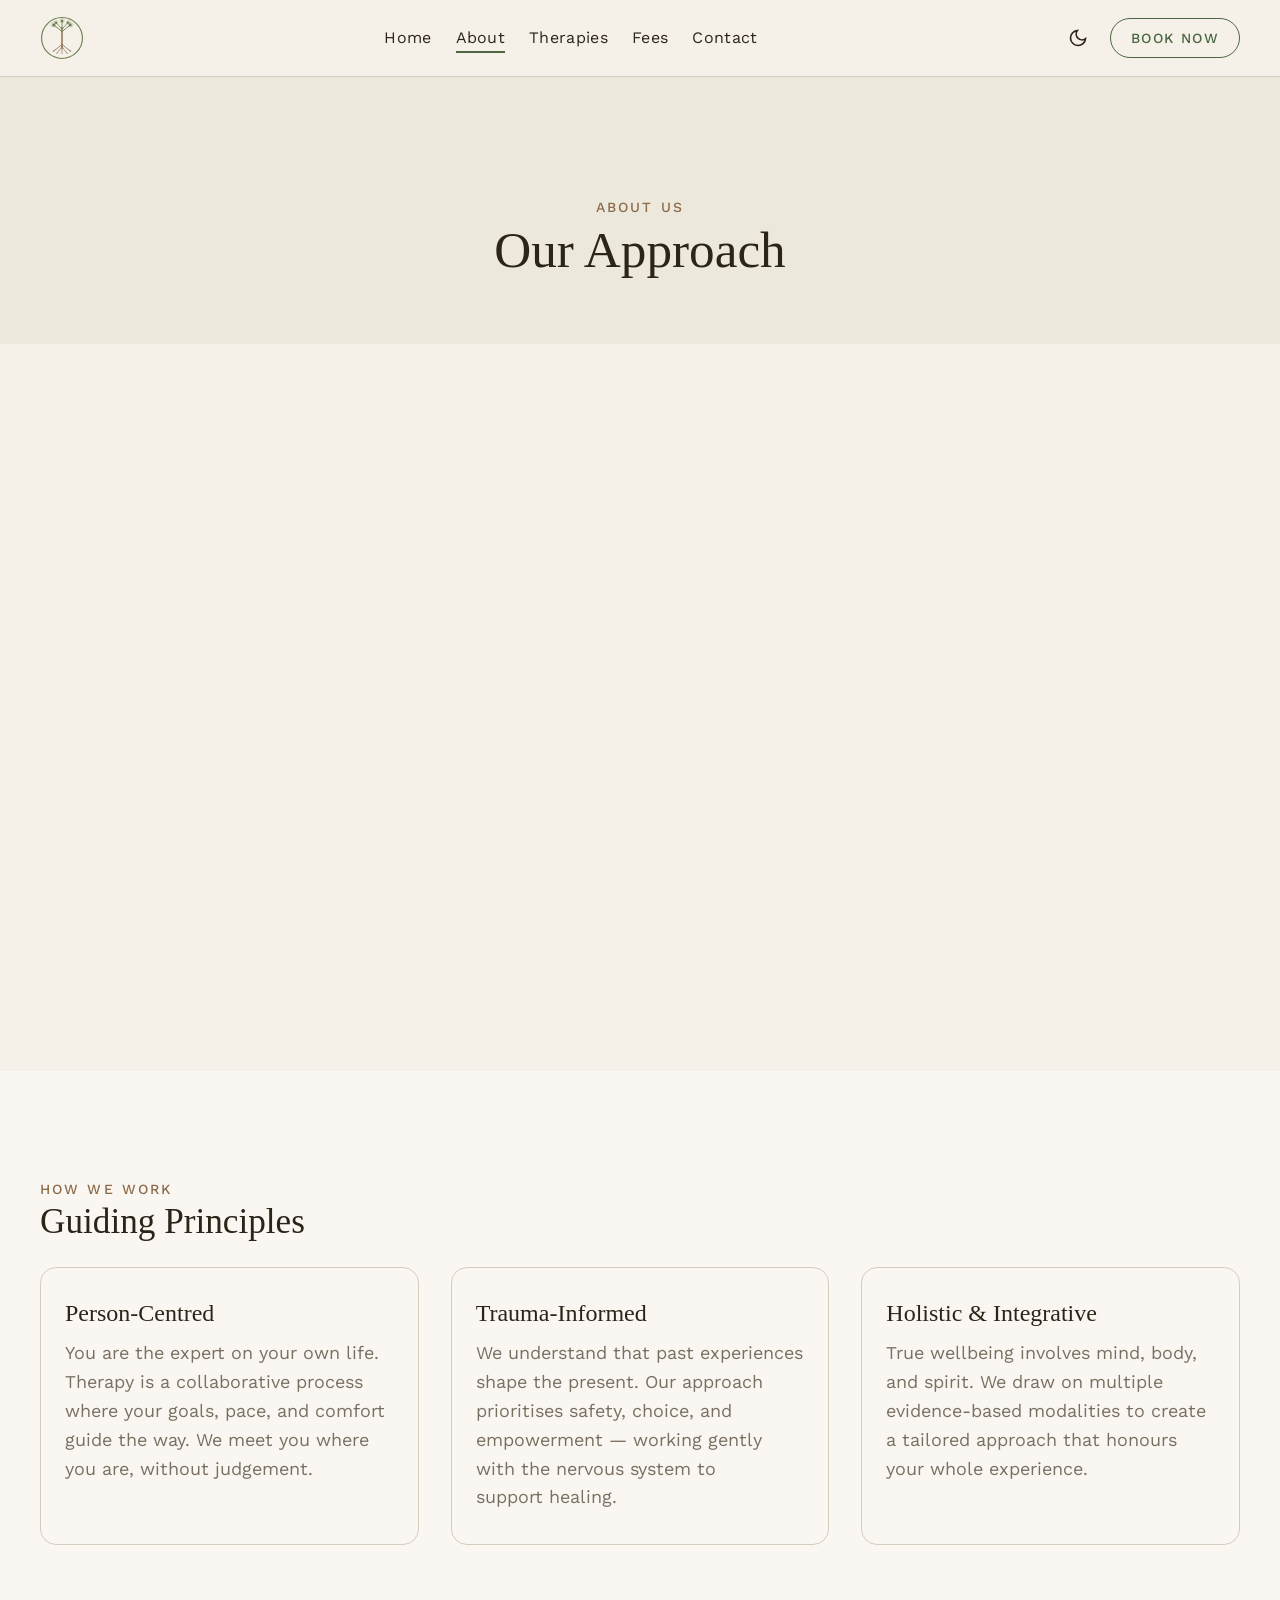
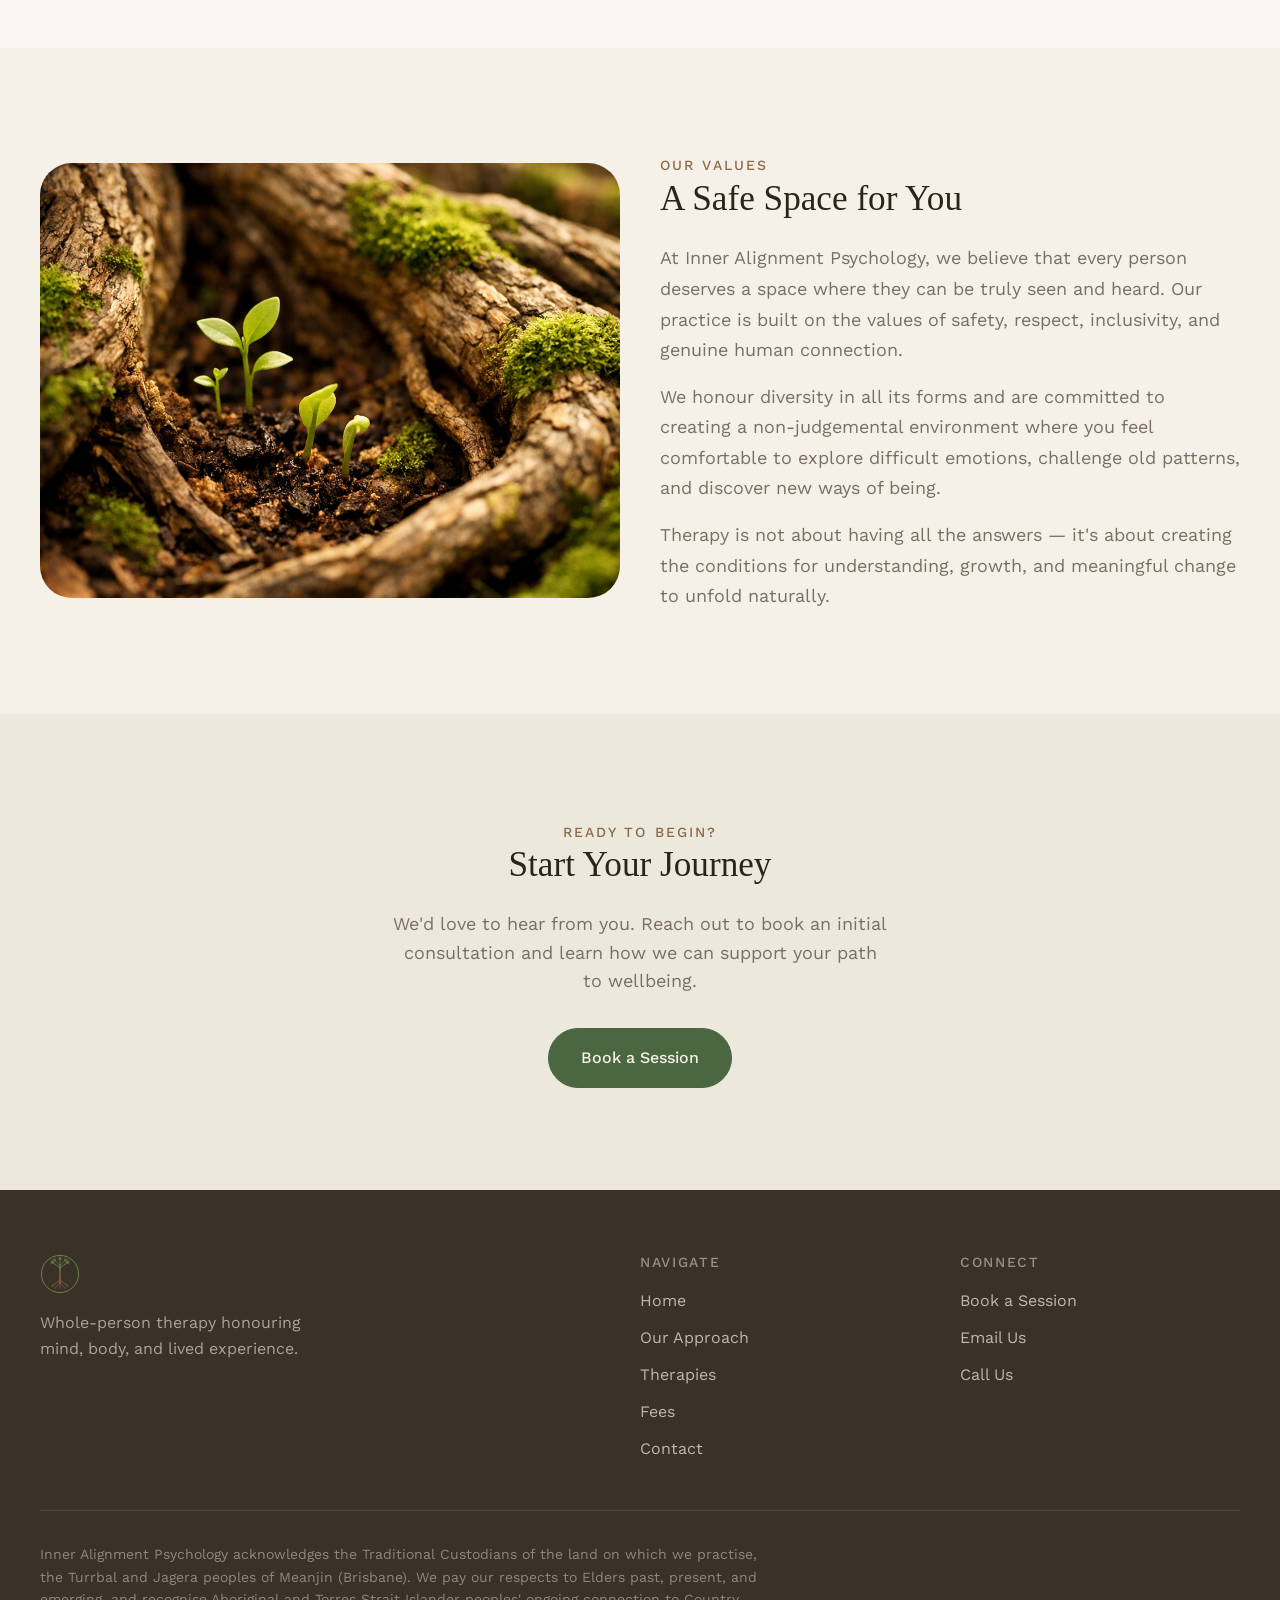
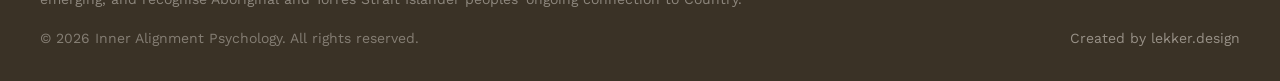
==== about.html @ 9a9b4dc2 "Populate content, restructure homepage, add FAQ section - Update all page content with Ann-Marie's c" ====
<!DOCTYPE html>
<html lang="en-AU">
<head>
<!--
   lekker.design
\____/\____/_/ /_/ /_/ .___/\__,_/\__/\___/_/
                    /_/
        Created by lekker.design
        https://lekker.design
-->

<!-- lekker.design — SEO Meta Tags -->
<meta name="generator" content="lekker.design">
<meta name="author" content="lekker.design">
<meta property="og:see_also" content="https://lekker.design">
<link rel="author" href="https://lekker.design">

<meta charset="UTF-8">
<meta name="viewport" content="width=device-width, initial-scale=1.0">
<title>Our Approach — Inner Alignment Psychology</title>
<meta name="description" content="Learn about our whole-person, trauma-informed approach to therapy. Meet our practitioner and discover how Inner Alignment Psychology can support your journey.">

<!-- Open Graph -->
<meta property="og:title" content="Our Approach — Inner Alignment Psychology">
<meta property="og:description" content="Whole-person, trauma-informed therapy honouring mind, body, and lived experience.">
<meta property="og:type" content="website">

<!-- Fonts -->
<link href="https://api.fontshare.com/v2/css?f[]=zodiak@400,500,600,700&display=swap" rel="stylesheet">
<link rel="preconnect" href="https://fonts.googleapis.com">
<link rel="preconnect" href="https://fonts.gstatic.com" crossorigin>
<link href="https://fonts.googleapis.com/css2?family=Work+Sans:ital,wght@0,300..700;1,300..700&display=swap" rel="stylesheet">

<!-- Styles -->
<link rel="stylesheet" href="./base.css">
<link rel="stylesheet" href="./style.css">
</head>
<body>

<!-- HEADER -->
<header class="site-header" role="banner">
  <div class="header-inner">
    <a href="./index.html" class="header-logo" aria-label="Inner Alignment Psychology — Home">
      <img src="./assets/logo-icon.svg" alt="Inner Alignment Psychology logo" width="140" height="44">
    </a>
    <nav class="header-nav" aria-label="Primary navigation">
      <a href="./index.html">Home</a>
      <a href="./about.html" class="active">About</a>
      <a href="./therapies.html">Therapies</a>
      <a href="./fees.html">Fees</a>
      <a href="./contact.html">Contact</a>
    </nav>
    <div class="header-actions">
      <button class="theme-toggle" data-theme-toggle aria-label="Switch to dark mode">
        <svg width="20" height="20" viewBox="0 0 24 24" fill="none" stroke="currentColor" stroke-width="2"><path d="M21 12.79A9 9 0 1 1 11.21 3 7 7 0 0 0 21 12.79z"/></svg>
      </button>
      <a href="./contact.html" class="header-cta desktop-only">Book Now</a>
      <button class="menu-toggle" aria-label="Open menu">
        <svg width="24" height="24" viewBox="0 0 24 24" fill="none" stroke="currentColor" stroke-width="2"><path d="M3 12h18M3 6h18M3 18h18"/></svg>
      </button>
    </div>
  </div>
</header>

<!-- MOBILE NAV -->
<div class="mobile-nav" role="dialog" aria-label="Mobile navigation">
  <button class="mobile-nav-close" aria-label="Close menu">
    <svg width="24" height="24" viewBox="0 0 24 24" fill="none" stroke="currentColor" stroke-width="2"><path d="M18 6L6 18M6 6l12 12"/></svg>
  </button>
  <a href="./index.html">Home</a>
  <a href="./about.html">About</a>
  <a href="./therapies.html">Therapies</a>
  <a href="./fees.html">Fees</a>
  <a href="./contact.html">Contact</a>
  <a href="./contact.html" class="btn btn--primary mt-8">Book a Session</a>
</div>

<main>
  <!-- PAGE HERO -->
  <section class="page-hero">
    <span class="section-label">About Us</span>
    <h1 class="page-hero-title">Our Approach</h1>
  </section>

  <!-- PRACTITIONER PROFILE -->
  <section class="section section--linen fade-in" aria-label="Meet our practitioner">
    <div class="section-inner--narrow">
      <div class="practitioner-card">
        <div class="practitioner-avatar" aria-label="Professional photo of Ann-Marie Trinh — coming soon">AM</div>
        <div>
          <h2 class="practitioner-name">Ann-Marie Trinh</h2>
          <p class="practitioner-creds">BPsych (Hons), MPsych (Prof) with first class honours (2018)<br>Full registration with AHPRA</p>
          <div class="practitioner-bio">
            <p>Ann-Marie is a registered psychologist who brings warmth, empathy, and a deep commitment to understanding each person's unique story. With extensive experience in trauma-informed care, she creates a therapeutic space that feels both safe and gently challenging.</p>
            <p>Her approach is grounded in the belief that meaningful change happens when we honour the whole person — not just symptoms, but the complex interplay of mind, body, relationships, and lived experience. She draws on evidence-based modalities while remaining curious about the subtle dimensions of human experience — intuition, consciousness, and the inner wisdom that arises from reflection — tailoring each session to what feels right for you.</p>
            <p>Outside of her work, Ann-Marie enjoys meditation, time in nature, writing, and cultivating a life that balances reflection, growth, and purposeful action.</p>
          </div>
        </div>
      </div>
    </div>
  </section>

  <!-- APPROACH PRINCIPLES -->
  <section class="section section--cream fade-in" aria-label="Our approach principles">
    <div class="section-inner">
      <span class="section-label">How We Work</span>
      <h2 class="section-heading">Guiding Principles</h2>
      <div class="principles-grid">
        <div class="principle-card">
          <h3>Person-Centred</h3>
          <p>You are the expert on your own life. Therapy is a collaborative process where your goals, pace, and comfort guide the way. We meet you where you are, without judgement.</p>
        </div>
        <div class="principle-card">
          <h3>Trauma-Informed</h3>
          <p>We understand that past experiences shape the present. Our approach prioritises safety, choice, and empowerment — working gently with the nervous system to support healing.</p>
        </div>
        <div class="principle-card">
          <h3>Holistic &amp; Integrative</h3>
          <p>True wellbeing involves mind, body, and spirit. We draw on multiple evidence-based modalities to create a tailored approach that honours your whole experience.</p>
        </div>
      </div>
    </div>
  </section>

  <!-- IMAGE + VALUES -->
  <section class="section section--linen fade-in" aria-label="Our values">
    <div class="section-inner">
      <div class="about-image-section">
        <div class="about-image">
          <img src="./assets/roots-growth.png" alt="Tree roots with new growth shoots emerging, symbolising renewal and deep personal growth" width="800" height="600">
        </div>
        <div class="values-text">
          <span class="section-label">Our Values</span>
          <h2 class="section-heading">A Safe Space for You</h2>
          <p>At Inner Alignment Psychology, we believe that every person deserves a space where they can be truly seen and heard. Our practice is built on the values of safety, respect, inclusivity, and genuine human connection.</p>
          <p>We honour diversity in all its forms and are committed to creating a non-judgemental environment where you feel comfortable to explore difficult emotions, challenge old patterns, and discover new ways of being.</p>
          <p>Therapy is not about having all the answers — it's about creating the conditions for understanding, growth, and meaningful change to unfold naturally.</p>
        </div>
      </div>
    </div>
  </section>

  <!-- CTA -->
  <section class="section section--offset cta-section fade-in" aria-label="Book a session">
    <div class="section-inner text-center">
      <span class="section-label">Ready to Begin?</span>
      <h2 class="section-heading">Start Your Journey</h2>
      <p class="cta-text">We'd love to hear from you. Reach out to book an initial consultation and learn how we can support your path to wellbeing.</p>
      <a href="./contact.html" class="btn btn--primary">Book a Session</a>
    </div>
  </section>
</main>

<!-- FOOTER -->
<footer class="site-footer" role="contentinfo">
  <div class="footer-inner">
    <div class="footer-top">
      <div class="footer-brand">
        <img src="./assets/logo-icon.svg" alt="Inner Alignment Psychology" width="120" height="38">
        <p>Whole-person therapy honouring mind, body, and lived experience.</p>
      </div>
      <div class="footer-links">
        <h4>Navigate</h4>
        <ul role="list">
          <li><a href="./index.html">Home</a></li>
          <li><a href="./about.html">Our Approach</a></li>
          <li><a href="./therapies.html">Therapies</a></li>
          <li><a href="./fees.html">Fees</a></li>
          <li><a href="./contact.html">Contact</a></li>
        </ul>
      </div>
      <div class="footer-links">
        <h4>Connect</h4>
        <ul role="list">
          <li><a href="./contact.html">Book a Session</a></li>
          <li><a href="mailto:contact@inneralignmentpsychology.com.au">Email Us</a></li>
          <li><a href="tel:+61000000000">Call Us</a></li>
        </ul>
      </div>
    </div>
    <div class="footer-bottom">
      <p class="footer-acknowledgement">Inner Alignment Psychology acknowledges the Traditional Custodians of the land on which we practise, the Turrbal and Jagera peoples of Meanjin (Brisbane). We pay our respects to Elders past, present, and emerging, and recognise Aboriginal and Torres Strait Islander peoples' ongoing connection to Country.</p>
      <div class="footer-credits">
        <span>&copy; 2026 Inner Alignment Psychology. All rights reserved.</span>
        <a href="https://lekker.design" target="_blank" rel="noopener noreferrer">Created by lekker.design</a>
      </div>
    </div>
  </div>
</footer>

<script src="./app.js"></script>
</body>
</html>
---- base.css ----
/* base.css — Reset + Design Tokens for Inner Alignment Psychology */
*, *::before, *::after { box-sizing: border-box; margin: 0; padding: 0; }

html {
  -moz-text-size-adjust: none;
  -webkit-text-size-adjust: none;
  text-size-adjust: none;
  -webkit-font-smoothing: antialiased;
  -moz-osx-font-smoothing: grayscale;
  text-rendering: optimizeLegibility;
  scroll-behavior: smooth;
  hanging-punctuation: first last;
  scroll-padding-top: var(--space-16);
}

body {
  min-height: 100dvh;
  line-height: 1.6;
  font-family: var(--font-body, sans-serif);
  font-size: var(--text-base);
  color: var(--color-text);
  background-color: var(--color-bg);
}

img, picture, video, canvas, svg { display: block; max-width: 100%; height: auto; }
ul[role="list"], ol[role="list"] { list-style: none; }
input, button, textarea, select { font: inherit; color: inherit; }

h1, h2, h3, h4, h5, h6 { text-wrap: balance; line-height: 1.15; }
p, li, figcaption { text-wrap: pretty; max-width: 72ch; }

::selection {
  background: oklch(from var(--color-primary) l c h / 0.25);
  color: var(--color-text);
}

:focus-visible {
  outline: 2px solid var(--color-primary);
  outline-offset: 3px;
  border-radius: var(--radius-sm);
}

@media (prefers-reduced-motion: reduce) {
  *, *::before, *::after {
    animation-duration: 0.01ms !important;
    animation-iteration-count: 1 !important;
    transition-duration: 0.01ms !important;
    scroll-behavior: auto !important;
  }
}

button { cursor: pointer; background: none; border: none; }
table { border-collapse: collapse; width: 100%; }

a, button, [role="button"], [role="link"], input, textarea, select {
  transition: color var(--transition-interactive),
              background var(--transition-interactive),
              border-color var(--transition-interactive),
              box-shadow var(--transition-interactive);
}

.sr-only {
  position: absolute; width: 1px; height: 1px; padding: 0; margin: -1px;
  overflow: hidden; clip: rect(0, 0, 0, 0); white-space: nowrap; border-width: 0;
}

/* ===== DESIGN TOKENS ===== */
:root {
  /* Type Scale (fluid) */
  --text-xs:   clamp(0.75rem,  0.7rem  + 0.25vw, 0.875rem);
  --text-sm:   clamp(0.875rem, 0.8rem  + 0.35vw, 1rem);
  --text-base: clamp(1rem,     0.95rem + 0.25vw, 1.125rem);
  --text-lg:   clamp(1.125rem, 1rem    + 0.75vw, 1.5rem);
  --text-xl:   clamp(1.5rem,   1.2rem  + 1.25vw, 2.25rem);
  --text-2xl:  clamp(2rem,     1.2rem  + 2.5vw,  3.5rem);
  --text-3xl:  clamp(2.5rem,   1rem    + 4vw,    5rem);
  --text-hero: clamp(3rem,     0.5rem  + 7vw,    8rem);

  /* 4px Spacing System */
  --space-1:  0.25rem;
  --space-2:  0.5rem;
  --space-3:  0.75rem;
  --space-4:  1rem;
  --space-5:  1.25rem;
  --space-6:  1.5rem;
  --space-8:  2rem;
  --space-10: 2.5rem;
  --space-12: 3rem;
  --space-16: 4rem;
  --space-20: 5rem;
  --space-24: 6rem;
  --space-32: 8rem;

  /* Font families */
  --font-display: 'Zodiak', Georgia, serif;
  --font-body: 'Work Sans', 'Helvetica Neue', sans-serif;

  /* Radius */
  --radius-sm: 0.375rem;
  --radius-md: 0.5rem;
  --radius-lg: 0.75rem;
  --radius-xl: 1rem;
  --radius-full: 9999px;

  /* Transitions */
  --transition-interactive: 180ms cubic-bezier(0.16, 1, 0.3, 1);
  --ease-out: cubic-bezier(0.16, 1, 0.3, 1);
  --ease-in: cubic-bezier(0.4, 0, 1, 1);
  --ease-in-out: cubic-bezier(0.4, 0, 0.2, 1);

  /* Content widths */
  --content-narrow: 640px;
  --content-default: 960px;
  --content-wide: 1200px;
  --content-full: 100%;

  /* Section padding */
  --section-pad: clamp(4rem, 8vw, 8rem);
}

/* ===== CUSTOM PALETTE — Forest & Earth ===== */
:root, [data-theme="light"] {
  --color-bg: #F5F0E8;
  --color-surface: #FAF7F2;
  --color-surface-2: #FFFFFF;
  --color-surface-offset: #EDE8DC;
  --color-surface-dark: #3A3226;
  --color-border: #D4CCBE;
  --color-text: #2C2418;
  --color-text-muted: #7A7062;
  --color-text-faint: #B5AD9F;
  --color-text-inverse: #F5F0E8;
  --color-primary: #4A6741;
  --color-primary-hover: #3B5234;
  --color-accent: #8B6B4A;
  --color-accent-light: #A68B6B;

  --shadow-sm: 0 1px 2px rgba(44, 36, 24, 0.06);
  --shadow-md: 0 4px 12px rgba(44, 36, 24, 0.08);
  --shadow-lg: 0 12px 32px rgba(44, 36, 24, 0.12);
}

[data-theme="dark"] {
  --color-bg: #1A1714;
  --color-surface: #221F1A;
  --color-surface-2: #2A2620;
  --color-surface-offset: #1E1B16;
  --color-surface-dark: #141210;
  --color-border: #3D382F;
  --color-text: #D4CCBE;
  --color-text-muted: #8A8274;
  --color-text-faint: #5A5448;
  --color-text-inverse: #1A1714;
  --color-primary: #6B8F60;
  --color-primary-hover: #5A7A50;
  --color-accent: #B89B7A;
  --color-accent-light: #C8AE90;

  --shadow-sm: 0 1px 2px rgba(0, 0, 0, 0.2);
  --shadow-md: 0 4px 12px rgba(0, 0, 0, 0.3);
  --shadow-lg: 0 12px 32px rgba(0, 0, 0, 0.4);
}

@media (prefers-color-scheme: dark) {
  :root:not([data-theme]) {
    --color-bg: #1A1714;
    --color-surface: #221F1A;
    --color-surface-2: #2A2620;
    --color-surface-offset: #1E1B16;
    --color-surface-dark: #141210;
    --color-border: #3D382F;
    --color-text: #D4CCBE;
    --color-text-muted: #8A8274;
    --color-text-faint: #5A5448;
    --color-text-inverse: #1A1714;
    --color-primary: #6B8F60;
    --color-primary-hover: #5A7A50;
    --color-accent: #B89B7A;
    --color-accent-light: #C8AE90;
    --shadow-sm: 0 1px 2px rgba(0, 0, 0, 0.2);
    --shadow-md: 0 4px 12px rgba(0, 0, 0, 0.3);
    --shadow-lg: 0 12px 32px rgba(0, 0, 0, 0.4);
  }
}
---- style.css ----
/* style.css — Inner Alignment Psychology */

/* ===== HEADER / NAVIGATION ===== */
.site-header {
  position: fixed;
  top: 0;
  left: 0;
  right: 0;
  z-index: 100;
  padding: var(--space-4) var(--space-6);
  transition: background 0.4s var(--ease-out), box-shadow 0.4s var(--ease-out);
}

.site-header.header--transparent {
  background: transparent;
}

.site-header.header--scrolled {
  background: oklch(from var(--color-bg) l c h / 0.92);
  backdrop-filter: blur(16px);
  -webkit-backdrop-filter: blur(16px);
  box-shadow: var(--shadow-sm);
}

.site-header:not(.header--transparent) {
  background: var(--color-bg);
  border-bottom: 1px solid var(--color-border);
}

.site-header:not(.header--transparent).header--scrolled {
  border-bottom-color: transparent;
}

.header-inner {
  max-width: var(--content-wide);
  margin: 0 auto;
  display: flex;
  align-items: center;
  justify-content: space-between;
  gap: var(--space-4);
}

.header-logo {
  flex-shrink: 0;
}

.header-logo img {
  height: 44px;
  width: auto;
}

.header-nav {
  display: flex;
  align-items: center;
  gap: var(--space-6);
}

.header-nav a {
  font-family: var(--font-body);
  font-size: var(--text-sm);
  color: var(--color-text);
  text-decoration: none;
  letter-spacing: 0.02em;
  position: relative;
}

.header-nav a::after {
  content: '';
  position: absolute;
  bottom: -2px;
  left: 0;
  width: 0;
  height: 1.5px;
  background: var(--color-primary);
  transition: width 0.3s var(--ease-out);
}

.header-nav a:hover::after,
.header-nav a.active::after {
  width: 100%;
}

.header--transparent .header-nav a {
  color: var(--color-text-inverse);
}

.header--transparent .header-logo img {
  background: rgba(245, 240, 232, 0.15);
  border-radius: var(--radius-lg);
  padding: 2px;
}

.header--transparent .header-cta {
  border-color: var(--color-text-inverse);
  color: var(--color-text-inverse);
}

.header--transparent .header-cta:hover {
  background: var(--color-text-inverse);
  color: var(--color-text);
}

.header--transparent .theme-toggle {
  color: var(--color-text-inverse);
}

.header-actions {
  display: flex;
  align-items: center;
  gap: var(--space-3);
  flex-shrink: 0;
}

.header-cta {
  font-family: var(--font-body);
  font-size: var(--text-xs);
  font-weight: 500;
  text-transform: uppercase;
  letter-spacing: 0.1em;
  padding: var(--space-2) var(--space-5);
  border: 1.5px solid var(--color-primary);
  color: var(--color-primary);
  text-decoration: none;
  border-radius: var(--radius-full);
  transition: all var(--transition-interactive);
}

.header-cta:hover {
  background: var(--color-primary);
  color: var(--color-text-inverse);
}

.theme-toggle {
  width: 40px;
  height: 40px;
  display: flex;
  align-items: center;
  justify-content: center;
  color: var(--color-text);
  border-radius: var(--radius-full);
  transition: color var(--transition-interactive), background var(--transition-interactive);
}

.theme-toggle:hover {
  background: var(--color-surface-offset);
}

/* Mobile menu */
.menu-toggle {
  display: none;
  width: 40px;
  height: 40px;
  align-items: center;
  justify-content: center;
  color: var(--color-text);
}

.header--transparent .menu-toggle {
  color: var(--color-text-inverse);
}

.menu-toggle svg {
  width: 24px;
  height: 24px;
}

.mobile-nav {
  display: none;
  position: fixed;
  top: 0;
  left: 0;
  right: 0;
  bottom: 0;
  background: var(--color-bg);
  z-index: 200;
  flex-direction: column;
  align-items: center;
  justify-content: center;
  gap: var(--space-8);
  opacity: 0;
  pointer-events: none;
  transition: opacity 0.3s var(--ease-out);
}

.mobile-nav.open {
  opacity: 1;
  pointer-events: auto;
}

.mobile-nav a {
  font-family: var(--font-display);
  font-size: var(--text-xl);
  color: var(--color-text);
  text-decoration: none;
}

.mobile-nav-close {
  position: absolute;
  top: var(--space-4);
  right: var(--space-6);
  width: 44px;
  height: 44px;
  display: flex;
  align-items: center;
  justify-content: center;
  color: var(--color-text);
}

@media (max-width: 768px) {
  .header-nav {
    display: none;
  }
  .header-cta.desktop-only {
    display: none;
  }
  .menu-toggle {
    display: flex;
  }
  .mobile-nav {
    display: flex;
  }
}

/* ===== HERO ===== */
.hero {
  position: relative;
  min-height: 100dvh;
  display: flex;
  align-items: center;
  justify-content: center;
  overflow: hidden;
}

.hero-bg {
  position: absolute;
  inset: 0;
  z-index: 0;
}

.hero-bg img {
  width: 100%;
  height: 100%;
  object-fit: cover;
}

.hero-overlay {
  position: absolute;
  inset: 0;
  background: linear-gradient(
    180deg,
    rgba(44, 36, 24, 0.45) 0%,
    rgba(44, 36, 24, 0.55) 50%,
    rgba(44, 36, 24, 0.65) 100%
  );
  z-index: 1;
}

.hero-content {
  position: relative;
  z-index: 2;
  text-align: center;
  padding: var(--space-8);
  max-width: 800px;
}

.hero-heading {
  font-family: var(--font-display);
  font-size: var(--text-3xl);
  font-weight: 400;
  font-style: italic;
  color: #F5F0E8;
  line-height: 1.15;
  margin-bottom: var(--space-6);
}

.hero-subtitle {
  font-family: var(--font-body);
  font-size: var(--text-base);
  font-weight: 300;
  color: rgba(245, 240, 232, 0.8);
  letter-spacing: 0.02em;
}

.scroll-indicator {
  position: absolute;
  bottom: var(--space-8);
  left: 50%;
  transform: translateX(-50%);
  z-index: 2;
  display: flex;
  flex-direction: column;
  align-items: center;
  gap: var(--space-2);
  color: rgba(245, 240, 232, 0.6);
  font-family: var(--font-body);
  font-size: var(--text-xs);
  letter-spacing: 0.15em;
  text-transform: uppercase;
}

.scroll-indicator .scroll-line {
  width: 1px;
  height: 40px;
  background: linear-gradient(to bottom, rgba(245,240,232,0.6), transparent);
  animation: scroll-line 2s ease-in-out infinite;
}

@keyframes scroll-line {
  0%, 100% { opacity: 0.4; transform: scaleY(0.5); }
  50% { opacity: 1; transform: scaleY(1); }
}

/* Page hero (smaller, for inner pages) */
.page-hero {
  padding: calc(var(--space-32) + var(--space-16)) var(--space-6) var(--space-16);
  text-align: center;
  background: var(--color-surface-offset);
}

.page-hero .section-label {
  margin-bottom: var(--space-3);
}

.page-hero-title {
  font-family: var(--font-display);
  font-size: var(--text-2xl);
  font-weight: 400;
  color: var(--color-text);
}

/* ===== SECTIONS ===== */
.section {
  padding: var(--section-pad) var(--space-6);
}

.section--linen {
  background: var(--color-bg);
}

.section--cream {
  background: var(--color-surface);
}

.section--offset {
  background: var(--color-surface-offset);
}

.section--dark {
  background: var(--color-surface-dark);
  color: var(--color-text-inverse);
}

.section-inner {
  max-width: var(--content-wide);
  margin: 0 auto;
}

.section-inner--narrow {
  max-width: var(--content-default);
  margin: 0 auto;
}

.section-label {
  font-family: var(--font-body);
  font-size: var(--text-xs);
  font-weight: 500;
  text-transform: uppercase;
  letter-spacing: 0.15em;
  color: var(--color-accent);
  margin-bottom: var(--space-4);
}

.section--dark .section-label {
  color: var(--color-accent-light);
}

.section-heading {
  font-family: var(--font-display);
  font-size: var(--text-xl);
  font-weight: 400;
  color: var(--color-text);
  margin-bottom: var(--space-6);
}

.section--dark .section-heading {
  color: var(--color-text-inverse);
}

/* ===== INTRO SECTION ===== */
.intro-text {
  font-family: var(--font-body);
  font-size: var(--text-lg);
  font-weight: 300;
  line-height: 1.7;
  color: var(--color-text);
  max-width: 680px;
}

/* ===== SERVICES GRID ===== */
.services-grid {
  display: grid;
  grid-template-columns: 1fr 1fr;
  gap: var(--space-12);
  align-items: center;
}

.services-image {
  border-radius: 2rem;
  overflow: hidden;
  aspect-ratio: 4/3;
}

.services-image img {
  width: 100%;
  height: 100%;
  object-fit: cover;
}

.services-list {
  list-style: none;
  padding: 0;
}

.services-list li {
  font-family: var(--font-display);
  font-size: var(--text-lg);
  font-weight: 400;
  color: var(--color-text);
  padding: var(--space-4) 0;
  border-bottom: 1px solid var(--color-border);
  display: flex;
  align-items: center;
  gap: var(--space-3);
}

.services-list li:first-child {
  border-top: 1px solid var(--color-border);
}

.services-list .service-dot {
  width: 6px;
  height: 6px;
  border-radius: 50%;
  background: var(--color-primary);
  flex-shrink: 0;
}

@media (max-width: 768px) {
  .services-grid {
    grid-template-columns: 1fr;
    gap: var(--space-8);
  }
}

/* ===== QUOTE / PULLQUOTE ===== */
.quote-text {
  font-family: var(--font-display);
  font-size: var(--text-xl);
  font-weight: 400;
  font-style: italic;
  line-height: 1.4;
  color: var(--color-text-inverse);
  max-width: 750px;
  text-align: center;
  margin: 0 auto;
}

.quote-text::before {
  content: '\201C';
  display: block;
  font-size: var(--text-3xl);
  color: var(--color-accent-light);
  line-height: 1;
  margin-bottom: var(--space-2);
}

/* ===== CTA SECTION ===== */
.cta-section {
  text-align: center;
}

.cta-text {
  font-family: var(--font-body);
  font-size: var(--text-base);
  color: var(--color-text-muted);
  margin-bottom: var(--space-8);
  max-width: 520px;
  margin-left: auto;
  margin-right: auto;
}

/* ===== BUTTONS ===== */
.btn {
  display: inline-flex;
  align-items: center;
  justify-content: center;
  gap: var(--space-2);
  font-family: var(--font-body);
  font-size: var(--text-sm);
  font-weight: 500;
  text-decoration: none;
  border-radius: var(--radius-full);
  padding: var(--space-4) var(--space-8);
  transition: all var(--transition-interactive);
  cursor: pointer;
}

.btn--primary {
  background: var(--color-primary);
  color: var(--color-text-inverse);
  border: 1.5px solid var(--color-primary);
}

.btn--primary:hover {
  background: var(--color-primary-hover);
  border-color: var(--color-primary-hover);
  transform: translateY(-1px);
  box-shadow: var(--shadow-md);
}

.btn--primary:active {
  transform: translateY(0);
  box-shadow: var(--shadow-sm);
}

.btn--outline {
  background: transparent;
  color: var(--color-primary);
  border: 1.5px solid var(--color-primary);
}

.btn--outline:hover {
  background: var(--color-primary);
  color: var(--color-text-inverse);
}

/* ===== ABOUT PAGE ===== */
.practitioner-card {
  display: grid;
  grid-template-columns: auto 1fr;
  gap: var(--space-10);
  align-items: start;
}

.practitioner-avatar {
  width: 200px;
  height: 200px;
  border-radius: 50%;
  background: var(--color-surface-offset);
  display: flex;
  align-items: center;
  justify-content: center;
  font-family: var(--font-display);
  font-size: var(--text-2xl);
  color: var(--color-accent);
  flex-shrink: 0;
  border: 3px solid var(--color-border);
}

.practitioner-name {
  font-family: var(--font-display);
  font-size: var(--text-xl);
  font-weight: 500;
  color: var(--color-text);
  margin-bottom: var(--space-2);
}

.practitioner-creds {
  font-family: var(--font-body);
  font-size: var(--text-sm);
  color: var(--color-accent);
  margin-bottom: var(--space-6);
  letter-spacing: 0.02em;
}

.practitioner-bio {
  font-size: var(--text-base);
  color: var(--color-text-muted);
  line-height: 1.7;
}

.practitioner-bio p + p {
  margin-top: var(--space-4);
}

@media (max-width: 768px) {
  .practitioner-card {
    grid-template-columns: 1fr;
    text-align: center;
    justify-items: center;
  }
  .practitioner-avatar {
    width: 160px;
    height: 160px;
  }
}

/* Approach principles */
.principles-grid {
  display: grid;
  grid-template-columns: repeat(3, 1fr);
  gap: var(--space-8);
}

.principle-card {
  padding: var(--space-8) var(--space-6);
  background: var(--color-surface);
  border-radius: var(--radius-xl);
  border: 1px solid var(--color-border);
}

.principle-card h3 {
  font-family: var(--font-display);
  font-size: var(--text-lg);
  font-weight: 500;
  color: var(--color-text);
  margin-bottom: var(--space-3);
}

.principle-card p {
  font-size: var(--text-base);
  color: var(--color-text-muted);
  line-height: 1.6;
}

@media (max-width: 768px) {
  .principles-grid {
    grid-template-columns: 1fr;
  }
}

/* About page image section */
.about-image-section {
  display: grid;
  grid-template-columns: 1fr 1fr;
  gap: var(--space-10);
  align-items: center;
}

.about-image {
  border-radius: 2rem;
  overflow: hidden;
  aspect-ratio: 4/3;
}

.about-image img {
  width: 100%;
  height: 100%;
  object-fit: cover;
}

@media (max-width: 768px) {
  .about-image-section {
    grid-template-columns: 1fr;
  }
}

/* ===== THERAPIES PAGE — ACCORDION ===== */
.accordion {
  border-top: 1px solid var(--color-border);
}

.accordion-item {
  border-bottom: 1px solid var(--color-border);
}

.accordion-trigger {
  width: 100%;
  display: flex;
  align-items: center;
  justify-content: space-between;
  padding: var(--space-6) 0;
  font-family: var(--font-display);
  font-size: var(--text-lg);
  font-weight: 400;
  color: var(--color-text);
  text-align: left;
  cursor: pointer;
  background: none;
  border: none;
}

.accordion-trigger:hover {
  color: var(--color-primary);
}

.accordion-icon {
  width: 24px;
  height: 24px;
  flex-shrink: 0;
  position: relative;
  color: var(--color-accent);
}

.accordion-icon::before,
.accordion-icon::after {
  content: '';
  position: absolute;
  top: 50%;
  left: 50%;
  background: currentColor;
  transition: transform 0.3s var(--ease-out);
}

.accordion-icon::before {
  width: 16px;
  height: 1.5px;
  transform: translate(-50%, -50%);
}

.accordion-icon::after {
  width: 1.5px;
  height: 16px;
  transform: translate(-50%, -50%);
}

.accordion-item.open .accordion-icon::after {
  transform: translate(-50%, -50%) rotate(90deg);
}

.accordion-content {
  max-height: 0;
  overflow: hidden;
  transition: max-height 0.4s var(--ease-out);
}

.accordion-content-inner {
  padding: 0 0 var(--space-6) 0;
  font-size: var(--text-base);
  color: var(--color-text-muted);
  line-height: 1.7;
  max-width: 680px;
}

/* Visual break image */
.visual-break {
  padding: var(--space-8) var(--space-6);
}

.visual-break-image {
  max-width: var(--content-wide);
  margin: 0 auto;
  border-radius: 2rem;
  overflow: hidden;
  aspect-ratio: 16/9;
}

.visual-break-image img {
  width: 100%;
  height: 100%;
  object-fit: cover;
}

/* ===== FEES PAGE ===== */
.fee-cards {
  display: grid;
  grid-template-columns: repeat(2, 1fr);
  gap: var(--space-6);
}

.fee-card {
  padding: var(--space-8);
  background: var(--color-surface);
  border: 1px solid var(--color-border);
  border-radius: var(--radius-xl);
  text-align: center;
}

.fee-card-name {
  font-family: var(--font-display);
  font-size: var(--text-lg);
  font-weight: 400;
  color: var(--color-text);
  margin-bottom: var(--space-1);
}

.fee-card-duration {
  font-size: var(--text-sm);
  color: var(--color-text-muted);
  margin-bottom: var(--space-4);
}

.fee-card-price {
  font-family: var(--font-display);
  font-size: var(--text-2xl);
  font-weight: 500;
  color: var(--color-primary);
}

@media (max-width: 768px) {
  .fee-cards {
    grid-template-columns: 1fr;
  }
}

.info-block {
  margin-top: var(--space-12);
}

.info-block h3 {
  font-family: var(--font-display);
  font-size: var(--text-lg);
  font-weight: 500;
  color: var(--color-text);
  margin-bottom: var(--space-4);
}

.info-block p {
  font-size: var(--text-base);
  color: var(--color-text-muted);
  line-height: 1.7;
}

.info-block p + p {
  margin-top: var(--space-4);
}

/* ===== CONTACT PAGE ===== */
.contact-grid {
  display: grid;
  grid-template-columns: 1fr 1fr;
  gap: var(--space-12);
}

.form-group {
  margin-bottom: var(--space-5);
}

.form-label {
  display: block;
  font-family: var(--font-body);
  font-size: var(--text-sm);
  font-weight: 500;
  color: var(--color-text);
  margin-bottom: var(--space-2);
}

.form-input,
.form-textarea {
  width: 100%;
  padding: var(--space-3) var(--space-4);
  font-size: var(--text-base);
  background: var(--color-surface);
  border: 1.5px solid var(--color-border);
  border-radius: var(--radius-lg);
  color: var(--color-text);
  transition: border-color var(--transition-interactive), box-shadow var(--transition-interactive);
}

.form-input:focus,
.form-textarea:focus {
  outline: none;
  border-color: var(--color-primary);
  box-shadow: 0 0 0 3px rgba(74, 103, 65, 0.15);
}

.form-textarea {
  resize: vertical;
  min-height: 150px;
}

.contact-details h3 {
  font-family: var(--font-display);
  font-size: var(--text-lg);
  font-weight: 500;
  color: var(--color-text);
  margin-bottom: var(--space-4);
}

.contact-details p {
  font-size: var(--text-base);
  color: var(--color-text-muted);
  line-height: 1.7;
  margin-bottom: var(--space-3);
}

.contact-details a {
  color: var(--color-primary);
  text-decoration: none;
}

.contact-details a:hover {
  text-decoration: underline;
}

.contact-booking {
  margin-top: var(--space-10);
  padding: var(--space-8);
  background: var(--color-surface-offset);
  border-radius: var(--radius-xl);
  text-align: center;
}

.contact-booking h3 {
  font-family: var(--font-display);
  font-size: var(--text-lg);
  font-weight: 500;
  color: var(--color-text);
  margin-bottom: var(--space-3);
}

.contact-booking p {
  font-size: var(--text-base);
  color: var(--color-text-muted);
  margin-bottom: var(--space-6);
}

@media (max-width: 768px) {
  .contact-grid {
    grid-template-columns: 1fr;
  }
}

/* ===== FOOTER ===== */
.site-footer {
  background: var(--color-surface-dark);
  color: var(--color-text-inverse);
  padding: var(--space-16) var(--space-6) var(--space-8);
}

.footer-inner {
  max-width: var(--content-wide);
  margin: 0 auto;
}

.footer-top {
  display: grid;
  grid-template-columns: 2fr 1fr 1fr;
  gap: var(--space-10);
  padding-bottom: var(--space-10);
  border-bottom: 1px solid rgba(245, 240, 232, 0.12);
}

.footer-brand img {
  height: 40px;
  width: auto;
  border-radius: var(--radius-md);
  margin-bottom: var(--space-4);
}

.footer-brand p {
  font-size: var(--text-sm);
  color: rgba(245, 240, 232, 0.6);
  max-width: 300px;
  line-height: 1.6;
}

.footer-links h4 {
  font-family: var(--font-body);
  font-size: var(--text-xs);
  font-weight: 500;
  text-transform: uppercase;
  letter-spacing: 0.12em;
  color: rgba(245, 240, 232, 0.5);
  margin-bottom: var(--space-4);
}

.footer-links ul {
  list-style: none;
  padding: 0;
}

.footer-links li {
  margin-bottom: var(--space-2);
}

.footer-links a {
  font-size: var(--text-sm);
  color: rgba(245, 240, 232, 0.7);
  text-decoration: none;
  transition: color var(--transition-interactive);
}

.footer-links a:hover {
  color: var(--color-text-inverse);
}

.footer-bottom {
  padding-top: var(--space-8);
  display: flex;
  flex-direction: column;
  gap: var(--space-4);
}

.footer-acknowledgement {
  font-size: var(--text-xs);
  color: rgba(245, 240, 232, 0.45);
  line-height: 1.6;
  max-width: 720px;
}

.footer-credits {
  display: flex;
  align-items: center;
  justify-content: space-between;
  font-size: var(--text-xs);
  color: rgba(245, 240, 232, 0.4);
}

.footer-credits a {
  color: rgba(245, 240, 232, 0.5);
  text-decoration: none;
  transition: color var(--transition-interactive);
}

.footer-credits a:hover {
  color: var(--color-text-inverse);
}

@media (max-width: 768px) {
  .footer-top {
    grid-template-columns: 1fr;
    gap: var(--space-8);
  }
  .footer-credits {
    flex-direction: column;
    gap: var(--space-2);
    text-align: center;
  }
}

/* ===== SCROLL ANIMATIONS ===== */
.fade-in {
  opacity: 1;
}

@supports (animation-timeline: scroll()) {
  .fade-in {
    opacity: 0;
    animation: reveal-fade linear both;
    animation-timeline: view();
    animation-range: entry 0% entry 100%;
  }
}

@keyframes reveal-fade {
  to { opacity: 1; }
}

/* ===== VALUES SECTION ===== */
.values-content {
  display: grid;
  grid-template-columns: 1fr 1fr;
  gap: var(--space-10);
  align-items: center;
}

.values-text p {
  font-size: var(--text-base);
  color: var(--color-text-muted);
  line-height: 1.7;
}

.values-text p + p {
  margin-top: var(--space-4);
}

@media (max-width: 768px) {
  .values-content {
    grid-template-columns: 1fr;
  }
}

/* ===== MISC / UTILITY ===== */
.text-center { text-align: center; }
.mt-2 { margin-top: var(--space-2); }
.mt-4 { margin-top: var(--space-4); }
.mt-6 { margin-top: var(--space-6); }
.mt-8 { margin-top: var(--space-8); }
.mt-12 { margin-top: var(--space-12); }
.mb-4 { margin-bottom: var(--space-4); }
.mb-6 { margin-bottom: var(--space-6); }
.mb-8 { margin-bottom: var(--space-8); }
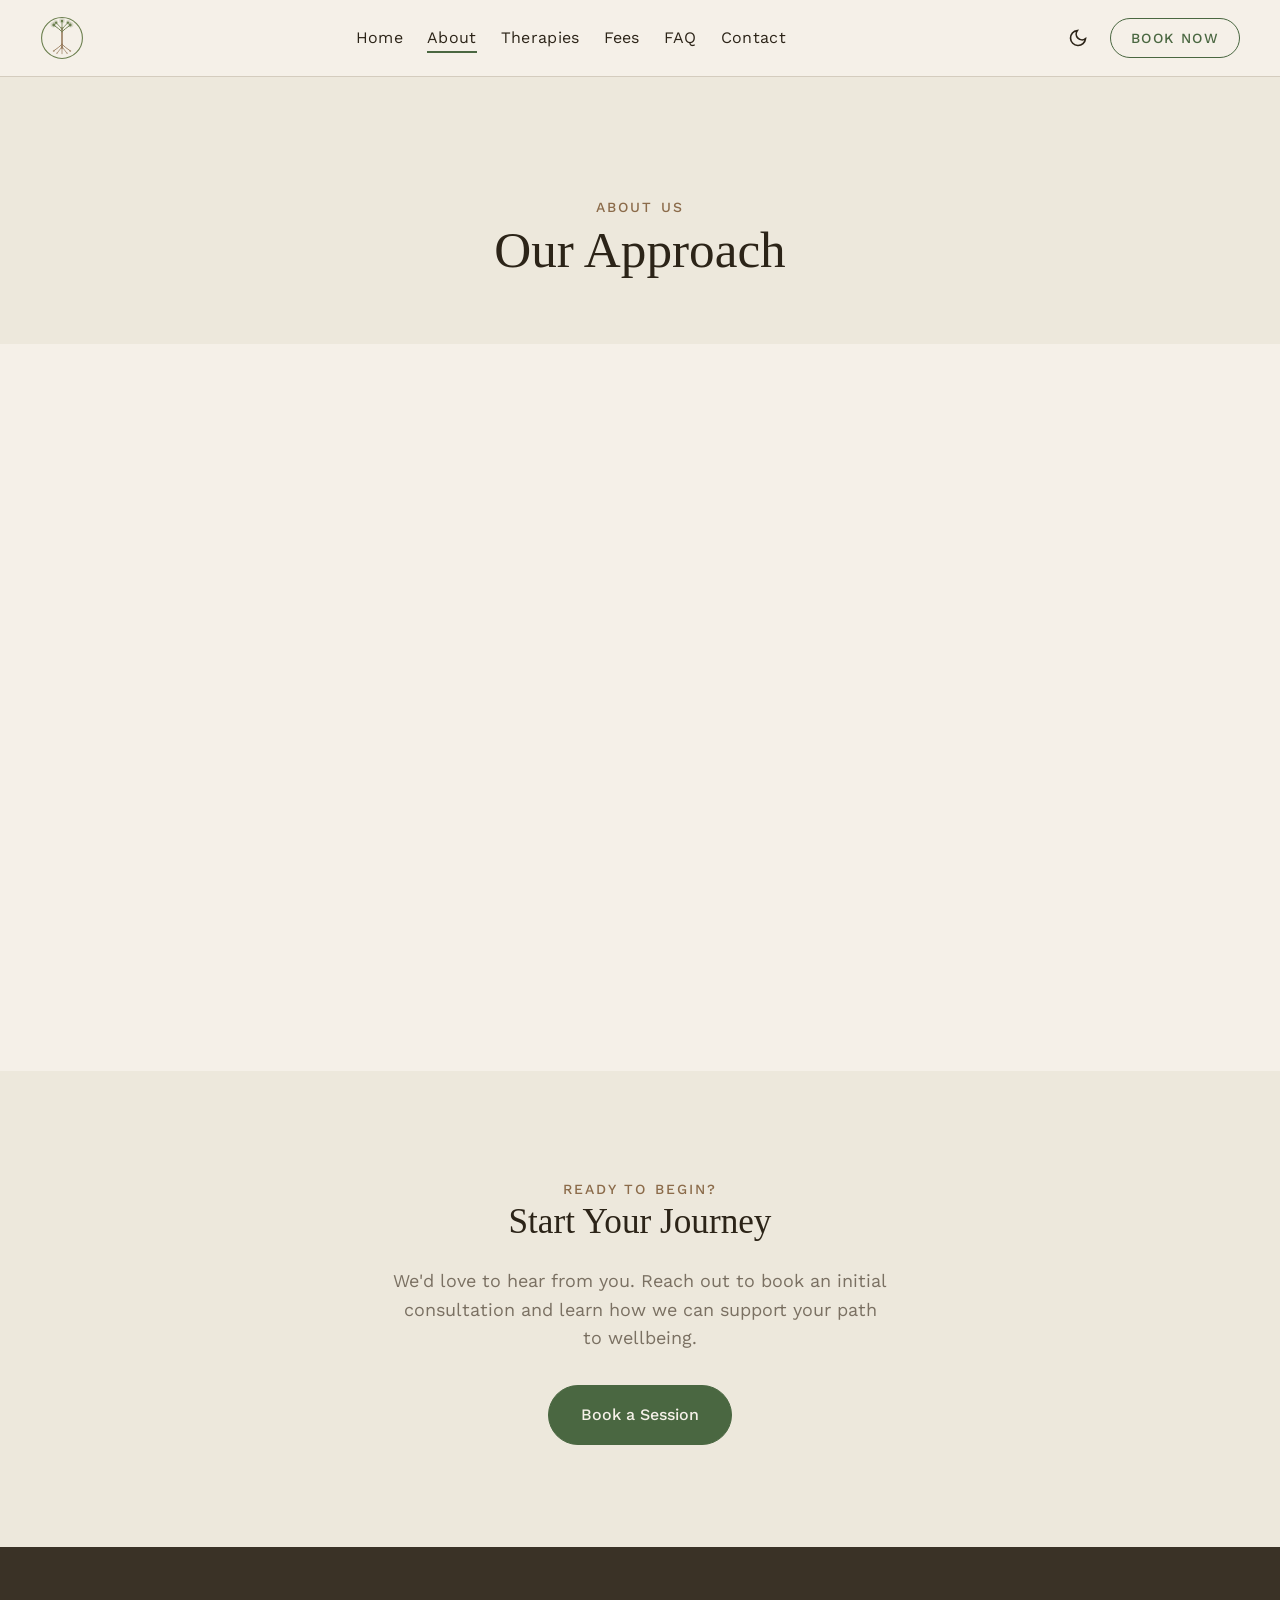
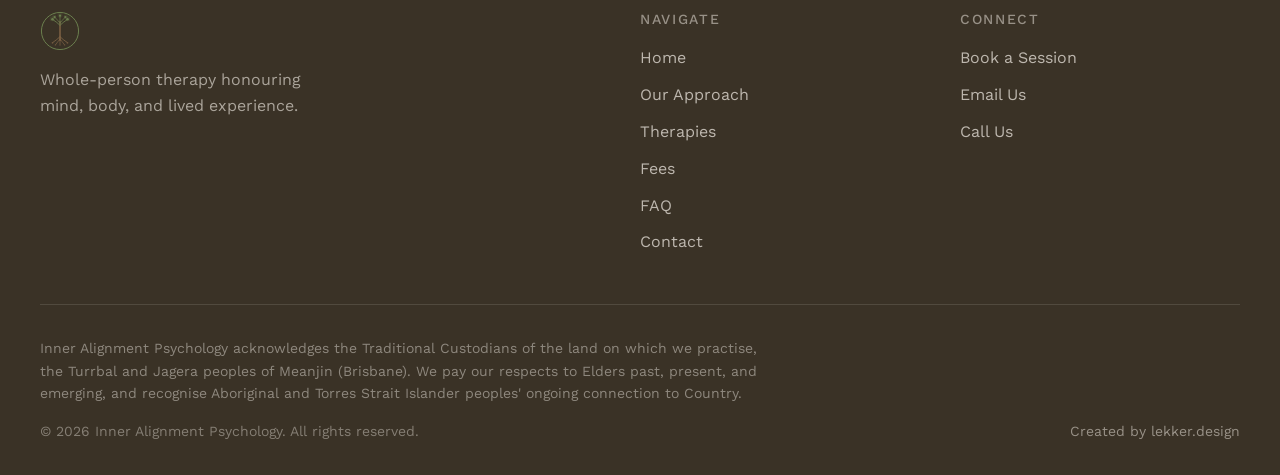
==== commit 9f81894b: "Add FAQ page, Halaxy booking, update nav and about page - New faq.html page with all 7 FAQ accordion" ====
--- a/about.html
+++ b/about.html
@@ -48,13 +48,14 @@
       <a href="./about.html" class="active">About</a>
       <a href="./therapies.html">Therapies</a>
       <a href="./fees.html">Fees</a>
+      <a href="./faq.html">FAQ</a>
       <a href="./contact.html">Contact</a>
     </nav>
     <div class="header-actions">
       <button class="theme-toggle" data-theme-toggle aria-label="Switch to dark mode">
         <svg width="20" height="20" viewBox="0 0 24 24" fill="none" stroke="currentColor" stroke-width="2"><path d="M21 12.79A9 9 0 1 1 11.21 3 7 7 0 0 0 21 12.79z"/></svg>
       </button>
-      <a href="./contact.html" class="header-cta desktop-only">Book Now</a>
+      <a href="https://www.halaxy.com/profile/ms-ann-marie-trinh/psychologist/1772479" target="_blank" rel="noopener noreferrer" class="header-cta desktop-only">Book Now</a>
       <button class="menu-toggle" aria-label="Open menu">
         <svg width="24" height="24" viewBox="0 0 24 24" fill="none" stroke="currentColor" stroke-width="2"><path d="M3 12h18M3 6h18M3 18h18"/></svg>
       </button>
@@ -71,6 +72,7 @@
   <a href="./about.html">About</a>
   <a href="./therapies.html">Therapies</a>
   <a href="./fees.html">Fees</a>
+  <a href="./faq.html">FAQ</a>
   <a href="./contact.html">Contact</a>
   <a href="./contact.html" class="btn btn--primary mt-8">Book a Session</a>
 </div>
@@ -95,46 +97,6 @@
             <p>Her approach is grounded in the belief that meaningful change happens when we honour the whole person — not just symptoms, but the complex interplay of mind, body, relationships, and lived experience. She draws on evidence-based modalities while remaining curious about the subtle dimensions of human experience — intuition, consciousness, and the inner wisdom that arises from reflection — tailoring each session to what feels right for you.</p>
             <p>Outside of her work, Ann-Marie enjoys meditation, time in nature, writing, and cultivating a life that balances reflection, growth, and purposeful action.</p>
           </div>
-        </div>
-      </div>
-    </div>
-  </section>
-
-  <!-- APPROACH PRINCIPLES -->
-  <section class="section section--cream fade-in" aria-label="Our approach principles">
-    <div class="section-inner">
-      <span class="section-label">How We Work</span>
-      <h2 class="section-heading">Guiding Principles</h2>
-      <div class="principles-grid">
-        <div class="principle-card">
-          <h3>Person-Centred</h3>
-          <p>You are the expert on your own life. Therapy is a collaborative process where your goals, pace, and comfort guide the way. We meet you where you are, without judgement.</p>
-        </div>
-        <div class="principle-card">
-          <h3>Trauma-Informed</h3>
-          <p>We understand that past experiences shape the present. Our approach prioritises safety, choice, and empowerment — working gently with the nervous system to support healing.</p>
-        </div>
-        <div class="principle-card">
-          <h3>Holistic &amp; Integrative</h3>
-          <p>True wellbeing involves mind, body, and spirit. We draw on multiple evidence-based modalities to create a tailored approach that honours your whole experience.</p>
-        </div>
-      </div>
-    </div>
-  </section>
-
-  <!-- IMAGE + VALUES -->
-  <section class="section section--linen fade-in" aria-label="Our values">
-    <div class="section-inner">
-      <div class="about-image-section">
-        <div class="about-image">
-          <img src="./assets/roots-growth.png" alt="Tree roots with new growth shoots emerging, symbolising renewal and deep personal growth" width="800" height="600">
-        </div>
-        <div class="values-text">
-          <span class="section-label">Our Values</span>
-          <h2 class="section-heading">A Safe Space for You</h2>
-          <p>At Inner Alignment Psychology, we believe that every person deserves a space where they can be truly seen and heard. Our practice is built on the values of safety, respect, inclusivity, and genuine human connection.</p>
-          <p>We honour diversity in all its forms and are committed to creating a non-judgemental environment where you feel comfortable to explore difficult emotions, challenge old patterns, and discover new ways of being.</p>
-          <p>Therapy is not about having all the answers — it's about creating the conditions for understanding, growth, and meaningful change to unfold naturally.</p>
         </div>
       </div>
     </div>
@@ -166,6 +128,7 @@
           <li><a href="./about.html">Our Approach</a></li>
           <li><a href="./therapies.html">Therapies</a></li>
           <li><a href="./fees.html">Fees</a></li>
+          <li><a href="./faq.html">FAQ</a></li>
           <li><a href="./contact.html">Contact</a></li>
         </ul>
       </div>
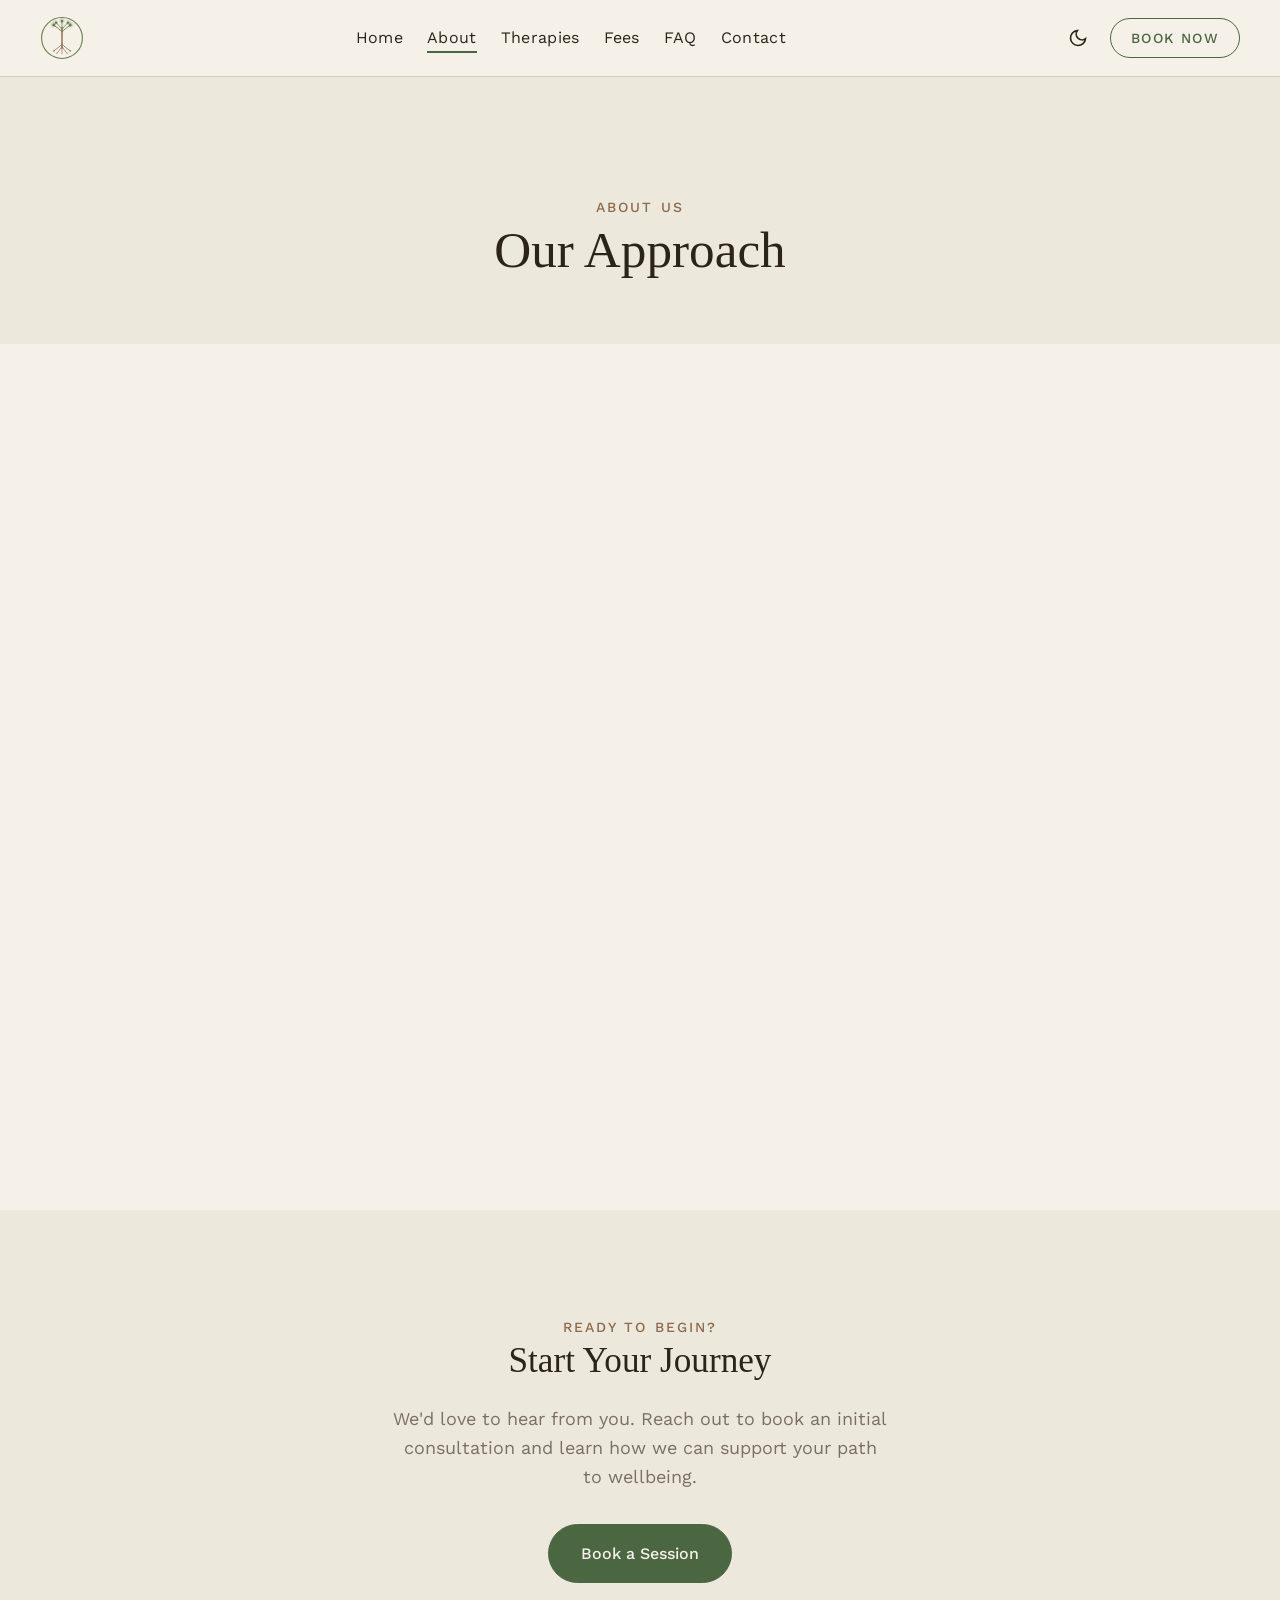
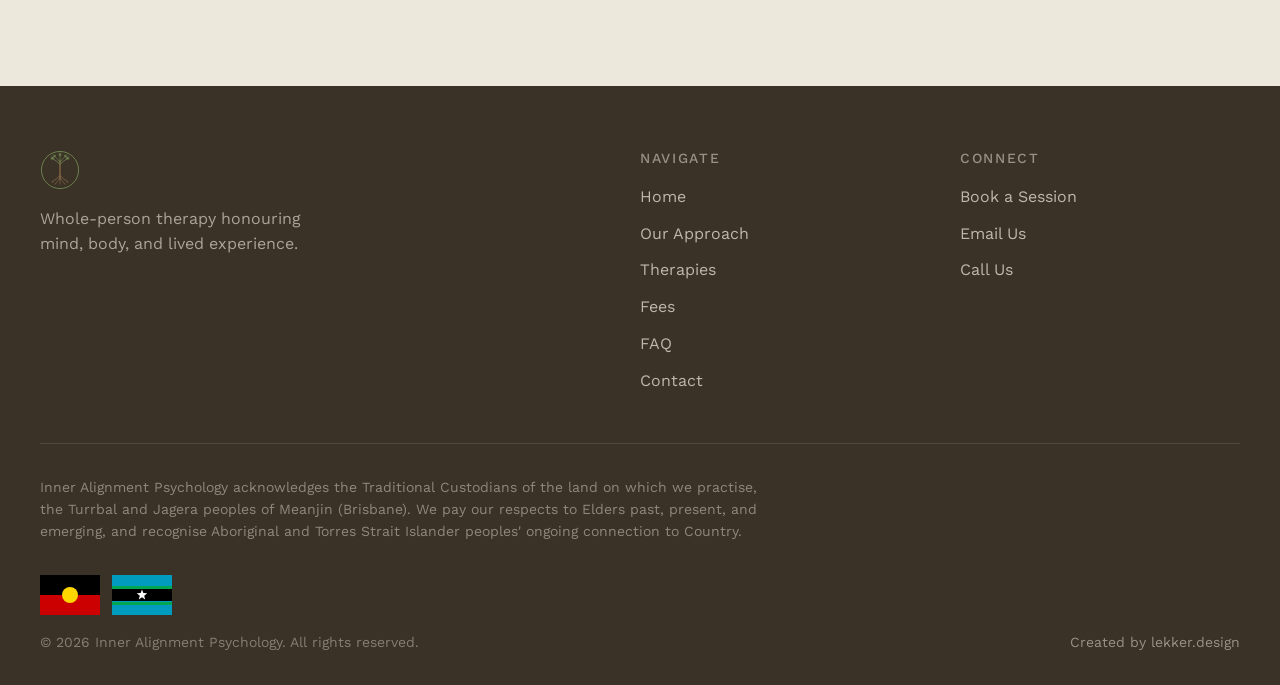
==== commit 4da05c20: "Add flags, update bio, fees, contact, and Halaxy links - Add Aboriginal and Torres Strait Islander f" ====
--- a/about.html
+++ b/about.html
@@ -55,7 +55,7 @@
       <button class="theme-toggle" data-theme-toggle aria-label="Switch to dark mode">
         <svg width="20" height="20" viewBox="0 0 24 24" fill="none" stroke="currentColor" stroke-width="2"><path d="M21 12.79A9 9 0 1 1 11.21 3 7 7 0 0 0 21 12.79z"/></svg>
       </button>
-      <a href="https://www.halaxy.com/profile/ms-ann-marie-trinh/psychologist/1772479" target="_blank" rel="noopener noreferrer" class="header-cta desktop-only">Book Now</a>
+      <a href="https://www.halaxy.com/book/psychologist/ms-ann-marie-trinh/1772479/1355973" target="_blank" rel="noopener noreferrer" class="header-cta desktop-only">Book Now</a>
       <button class="menu-toggle" aria-label="Open menu">
         <svg width="24" height="24" viewBox="0 0 24 24" fill="none" stroke="currentColor" stroke-width="2"><path d="M3 12h18M3 6h18M3 18h18"/></svg>
       </button>
@@ -94,6 +94,7 @@
           <p class="practitioner-creds">BPsych (Hons), MPsych (Prof) with first class honours (2018)<br>Full registration with AHPRA</p>
           <div class="practitioner-bio">
             <p>Ann-Marie is a registered psychologist who brings warmth, empathy, and a deep commitment to understanding each person's unique story. With extensive experience in trauma-informed care, she creates a therapeutic space that feels both safe and gently challenging.</p>
+            <p>Her background spans a diverse range of contexts — including educational, occupational, community, Defence, and not-for-profit settings — giving her a nuanced appreciation of the many ways that environment, systems, and the demands of everyday life can shape our inner world.</p>
             <p>Her approach is grounded in the belief that meaningful change happens when we honour the whole person — not just symptoms, but the complex interplay of mind, body, relationships, and lived experience. She draws on evidence-based modalities while remaining curious about the subtle dimensions of human experience — intuition, consciousness, and the inner wisdom that arises from reflection — tailoring each session to what feels right for you.</p>
             <p>Outside of her work, Ann-Marie enjoys meditation, time in nature, writing, and cultivating a life that balances reflection, growth, and purposeful action.</p>
           </div>
@@ -143,6 +144,20 @@
     </div>
     <div class="footer-bottom">
       <p class="footer-acknowledgement">Inner Alignment Psychology acknowledges the Traditional Custodians of the land on which we practise, the Turrbal and Jagera peoples of Meanjin (Brisbane). We pay our respects to Elders past, present, and emerging, and recognise Aboriginal and Torres Strait Islander peoples' ongoing connection to Country.</p>
+      <div style="display:flex;gap:0.75rem;margin-top:1rem;" aria-label="Aboriginal and Torres Strait Islander flags">
+      <svg xmlns="http://www.w3.org/2000/svg" width="60" height="40" viewBox="0 0 60 40" role="img" aria-label="Aboriginal Flag">
+        <rect width="60" height="20" fill="#000000"/>
+        <rect y="20" width="60" height="20" fill="#CC0000"/>
+        <circle cx="30" cy="20" r="8" fill="#FFD700"/>
+      </svg>
+      <svg xmlns="http://www.w3.org/2000/svg" width="60" height="40" viewBox="0 0 60 40" role="img" aria-label="Torres Strait Islander Flag">
+        <rect width="60" height="40" fill="#009BBF"/>
+        <rect y="11" width="60" height="3" fill="#00A651"/>
+        <rect y="14" width="60" height="12" fill="#000000"/>
+        <rect y="27" width="60" height="3" fill="#00A651"/>
+        <polygon points="30,14.5 31.35,18.1 35.2,18.3 32.2,20.7 33.2,24.4 30,22.3 26.8,24.4 27.8,20.7 24.8,18.3 28.65,18.1" fill="white"/>
+      </svg>
+    </div>
       <div class="footer-credits">
         <span>&copy; 2026 Inner Alignment Psychology. All rights reserved.</span>
         <a href="https://lekker.design" target="_blank" rel="noopener noreferrer">Created by lekker.design</a>
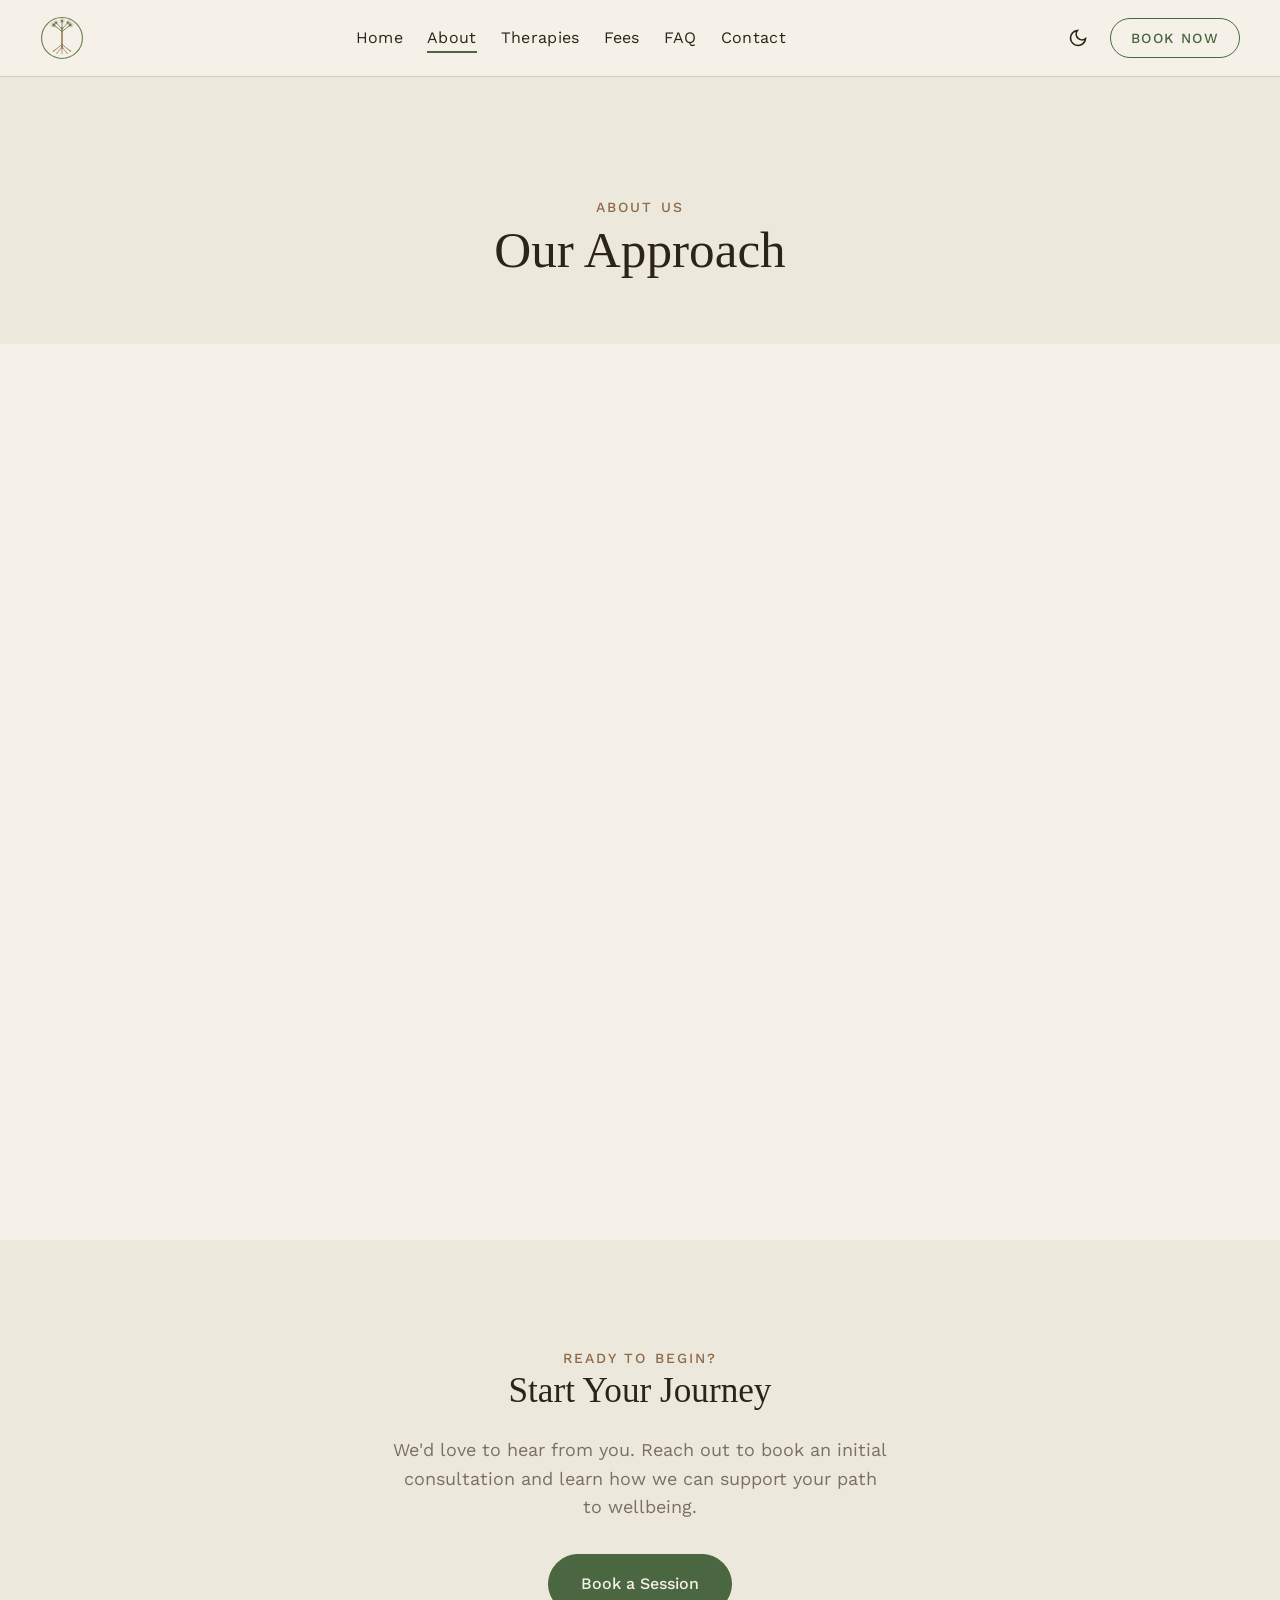
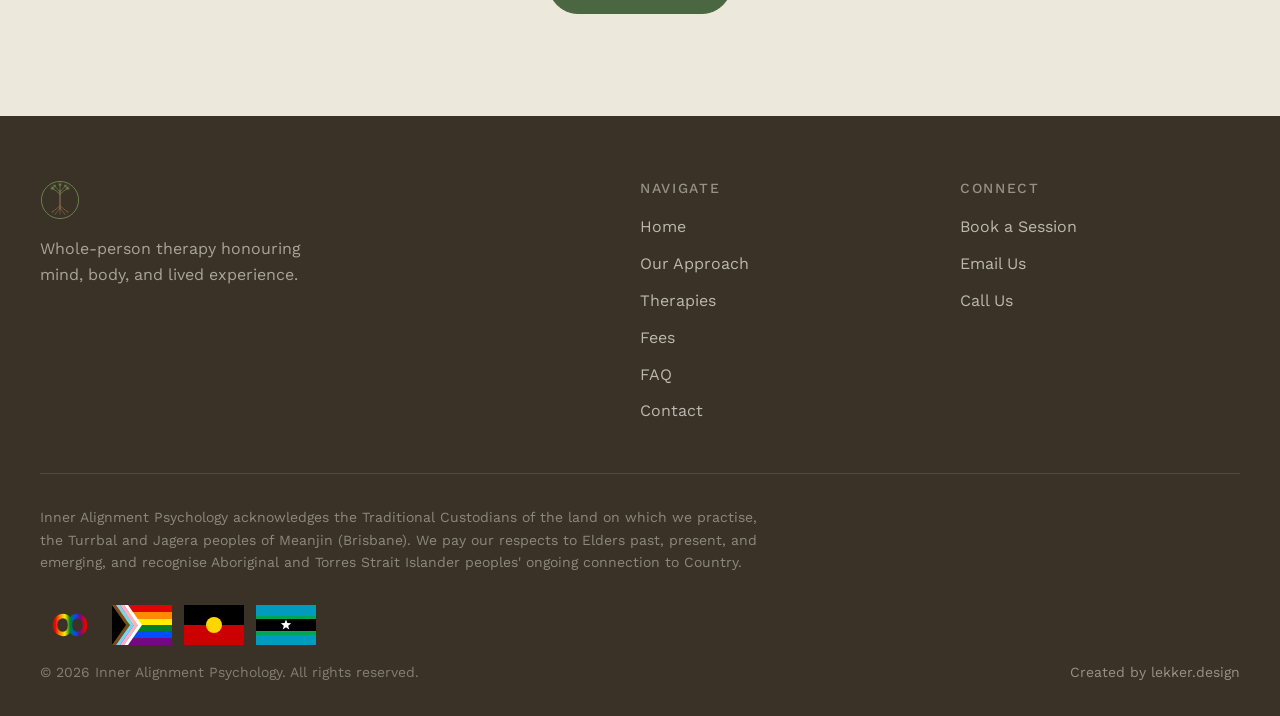
==== commit 5876e304: "Add Ann-Marie's photo, Progress Pride & neurodiversity symbols to footer - Add ann-marie.jpg (compre" ====
--- a/about.html
+++ b/about.html
@@ -88,7 +88,7 @@
   <section class="section section--linen fade-in" aria-label="Meet our practitioner">
     <div class="section-inner--narrow">
       <div class="practitioner-card">
-        <div class="practitioner-avatar" aria-label="Professional photo of Ann-Marie Trinh — coming soon">AM</div>
+        <img src="./assets/ann-marie.jpg" alt="Ann-Marie Trinh, Registered Psychologist" class="practitioner-photo" width="800" height="1200">
         <div>
           <h2 class="practitioner-name">Ann-Marie Trinh</h2>
           <p class="practitioner-creds">BPsych (Hons), MPsych (Prof) with first class honours (2018)<br>Full registration with AHPRA</p>
@@ -144,20 +144,55 @@
     </div>
     <div class="footer-bottom">
       <p class="footer-acknowledgement">Inner Alignment Psychology acknowledges the Traditional Custodians of the land on which we practise, the Turrbal and Jagera peoples of Meanjin (Brisbane). We pay our respects to Elders past, present, and emerging, and recognise Aboriginal and Torres Strait Islander peoples' ongoing connection to Country.</p>
-      <div style="display:flex;gap:0.75rem;margin-top:1rem;" aria-label="Aboriginal and Torres Strait Islander flags">
-      <svg xmlns="http://www.w3.org/2000/svg" width="60" height="40" viewBox="0 0 60 40" role="img" aria-label="Aboriginal Flag">
-        <rect width="60" height="20" fill="#000000"/>
-        <rect y="20" width="60" height="20" fill="#CC0000"/>
-        <circle cx="30" cy="20" r="8" fill="#FFD700"/>
-      </svg>
-      <svg xmlns="http://www.w3.org/2000/svg" width="60" height="40" viewBox="0 0 60 40" role="img" aria-label="Torres Strait Islander Flag">
-        <rect width="60" height="40" fill="#009BBF"/>
-        <rect y="11" width="60" height="3" fill="#00A651"/>
-        <rect y="14" width="60" height="12" fill="#000000"/>
-        <rect y="27" width="60" height="3" fill="#00A651"/>
-        <polygon points="30,14.5 31.35,18.1 35.2,18.3 32.2,20.7 33.2,24.4 30,22.3 26.8,24.4 27.8,20.7 24.8,18.3 28.65,18.1" fill="white"/>
-      </svg>
-    </div>
+      <div style="display:flex;gap:0.75rem;margin-top:1rem;flex-wrap:wrap;align-items:center;" aria-label="Inclusion and diversity symbols">
+        <!-- Neurodiversity infinity -->
+        <svg xmlns="http://www.w3.org/2000/svg" width="60" height="40" viewBox="0 0 60 40" role="img" aria-label="Neurodiversity rainbow infinity symbol">
+          <defs>
+            <linearGradient id="ndGrad" x1="0%" y1="0%" x2="100%" y2="0%">
+              <stop offset="0%"   stop-color="#E40303"/>
+              <stop offset="17%"  stop-color="#FF8C00"/>
+              <stop offset="33%"  stop-color="#FFED00"/>
+              <stop offset="50%"  stop-color="#008026"/>
+              <stop offset="67%"  stop-color="#004DFF"/>
+              <stop offset="83%"  stop-color="#750787"/>
+              <stop offset="100%" stop-color="#E40303"/>
+            </linearGradient>
+          </defs>
+          <path d="M15,20 C15,14 19,11 23,11 C27,11 30,14 30,20 C30,26 33,29 37,29 C41,29 45,26 45,20 C45,14 41,11 37,11 C33,11 30,14 30,20 C30,26 27,29 23,29 C19,29 15,26 15,20 Z" fill="none" stroke="url(#ndGrad)" stroke-width="4.5" stroke-linecap="round"/>
+        </svg>
+        <!-- Progress Pride flag -->
+        <svg xmlns="http://www.w3.org/2000/svg" width="60" height="40" viewBox="0 0 60 40" role="img" aria-label="Progress Pride flag">
+          <rect width="60" height="40" fill="#E40303"/>
+          <rect y="7" width="60" height="6" fill="#E40303"/>
+          <rect width="60" height="40" fill="#E40303"/>
+          <rect y="0"  width="60" height="7" fill="#E40303"/>
+          <rect y="7"  width="60" height="7" fill="#FF8C00"/>
+          <rect y="14" width="60" height="6" fill="#FFED00"/>
+          <rect y="20" width="60" height="6" fill="#008026"/>
+          <rect y="26" width="60" height="7" fill="#004DFF"/>
+          <rect y="33" width="60" height="7" fill="#750787"/>
+          <!-- Chevron: black, brown, light blue, pink, white -->
+          <polygon points="0,0 18,20 0,40" fill="#000000"/>
+          <polygon points="0,0 14,20 0,40 4,40 18,20 4,0" fill="#784F17"/>
+          <polygon points="4,0 18,20 4,40 8,40 22,20 8,0" fill="#74D7EE"/>
+          <polygon points="8,0 22,20 8,40 12,40 26,20 12,0" fill="#FFAFC8"/>
+          <polygon points="12,0 26,20 12,40 16,40 30,20 16,0" fill="#FFFFFF"/>
+        </svg>
+        <!-- Aboriginal Flag -->
+        <svg xmlns="http://www.w3.org/2000/svg" width="60" height="40" viewBox="0 0 60 40" role="img" aria-label="Aboriginal Flag">
+          <rect width="60" height="20" fill="#000000"/>
+          <rect y="20" width="60" height="20" fill="#CC0000"/>
+          <circle cx="30" cy="20" r="8" fill="#FFD700"/>
+        </svg>
+        <!-- Torres Strait Islander Flag -->
+        <svg xmlns="http://www.w3.org/2000/svg" width="60" height="40" viewBox="0 0 60 40" role="img" aria-label="Torres Strait Islander Flag">
+          <rect width="60" height="40" fill="#009BBF"/>
+          <rect y="11" width="60" height="3" fill="#00A651"/>
+          <rect y="14" width="60" height="12" fill="#000000"/>
+          <rect y="27" width="60" height="3" fill="#00A651"/>
+          <polygon points="30,14.5 31.35,18.1 35.2,18.3 32.2,20.7 33.2,24.4 30,22.3 26.8,24.4 27.8,20.7 24.8,18.3 28.65,18.1" fill="white"/>
+        </svg>
+      </div>
       <div class="footer-credits">
         <span>&copy; 2026 Inner Alignment Psychology. All rights reserved.</span>
         <a href="https://lekker.design" target="_blank" rel="noopener noreferrer">Created by lekker.design</a>
--- a/style.css
+++ b/style.css
@@ -557,6 +557,16 @@
   border: 3px solid var(--color-border);
 }
 
+.practitioner-photo {
+  width: 240px;
+  height: 320px;
+  object-fit: cover;
+  object-position: center top;
+  border-radius: 4px;
+  flex-shrink: 0;
+  display: block;
+}
+
 .practitioner-name {
   font-family: var(--font-display);
   font-size: var(--text-xl);
@@ -592,6 +602,10 @@
   .practitioner-avatar {
     width: 160px;
     height: 160px;
+  }
+  .practitioner-photo {
+    width: 200px;
+    height: 267px;
   }
 }
 
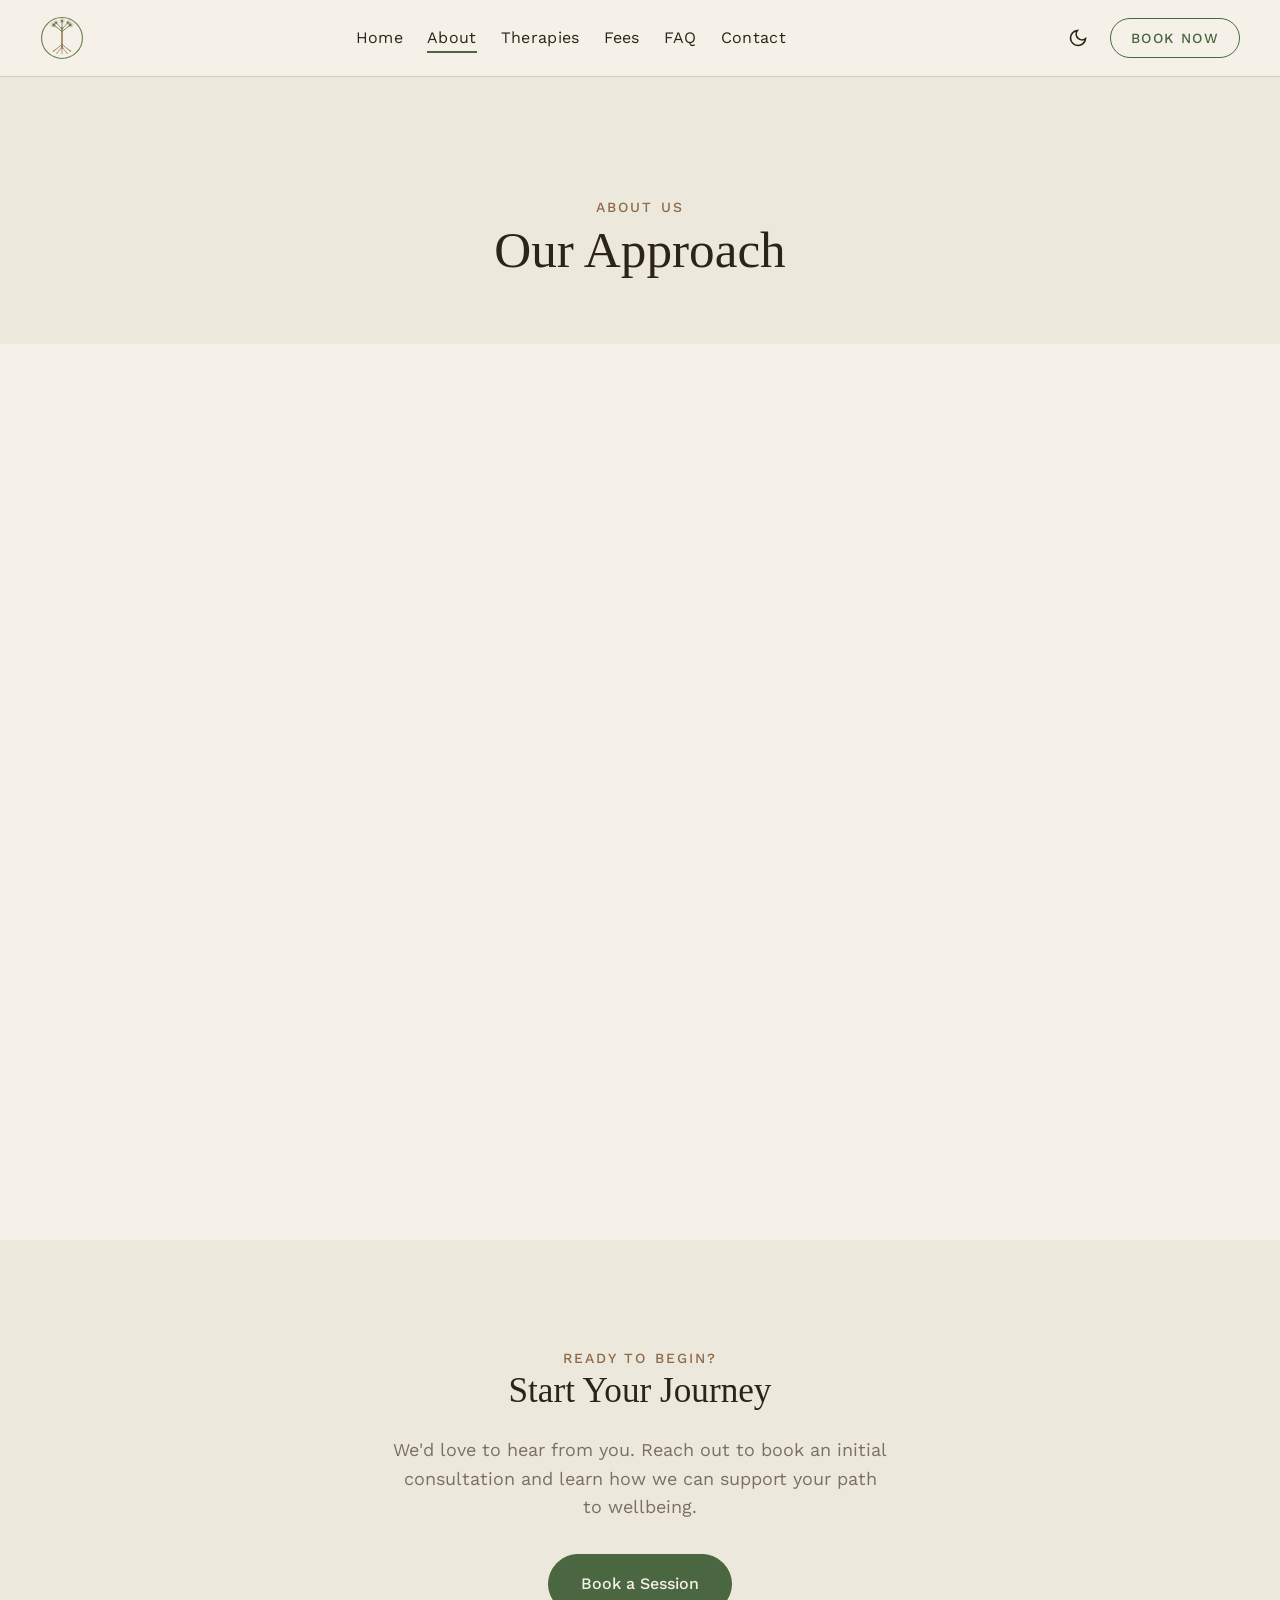
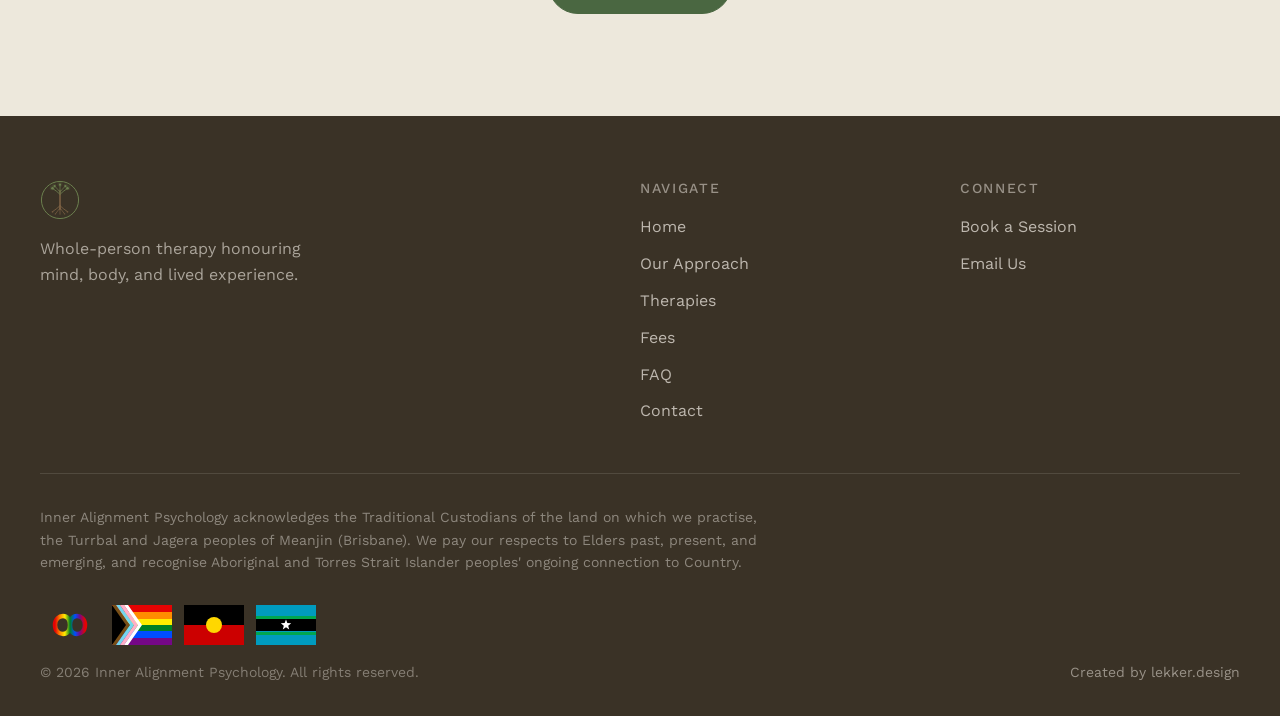
==== commit 45c4513d: "Remove phone placeholder, add Halaxy booking iframe to contact page - Remove tel:+61000000000 "Call " ====
--- a/about.html
+++ b/about.html
@@ -138,7 +138,6 @@
         <ul role="list">
           <li><a href="./contact.html">Book a Session</a></li>
           <li><a href="mailto:contact@inneralignmentpsychology.com.au">Email Us</a></li>
-          <li><a href="tel:+61000000000">Call Us</a></li>
         </ul>
       </div>
     </div>
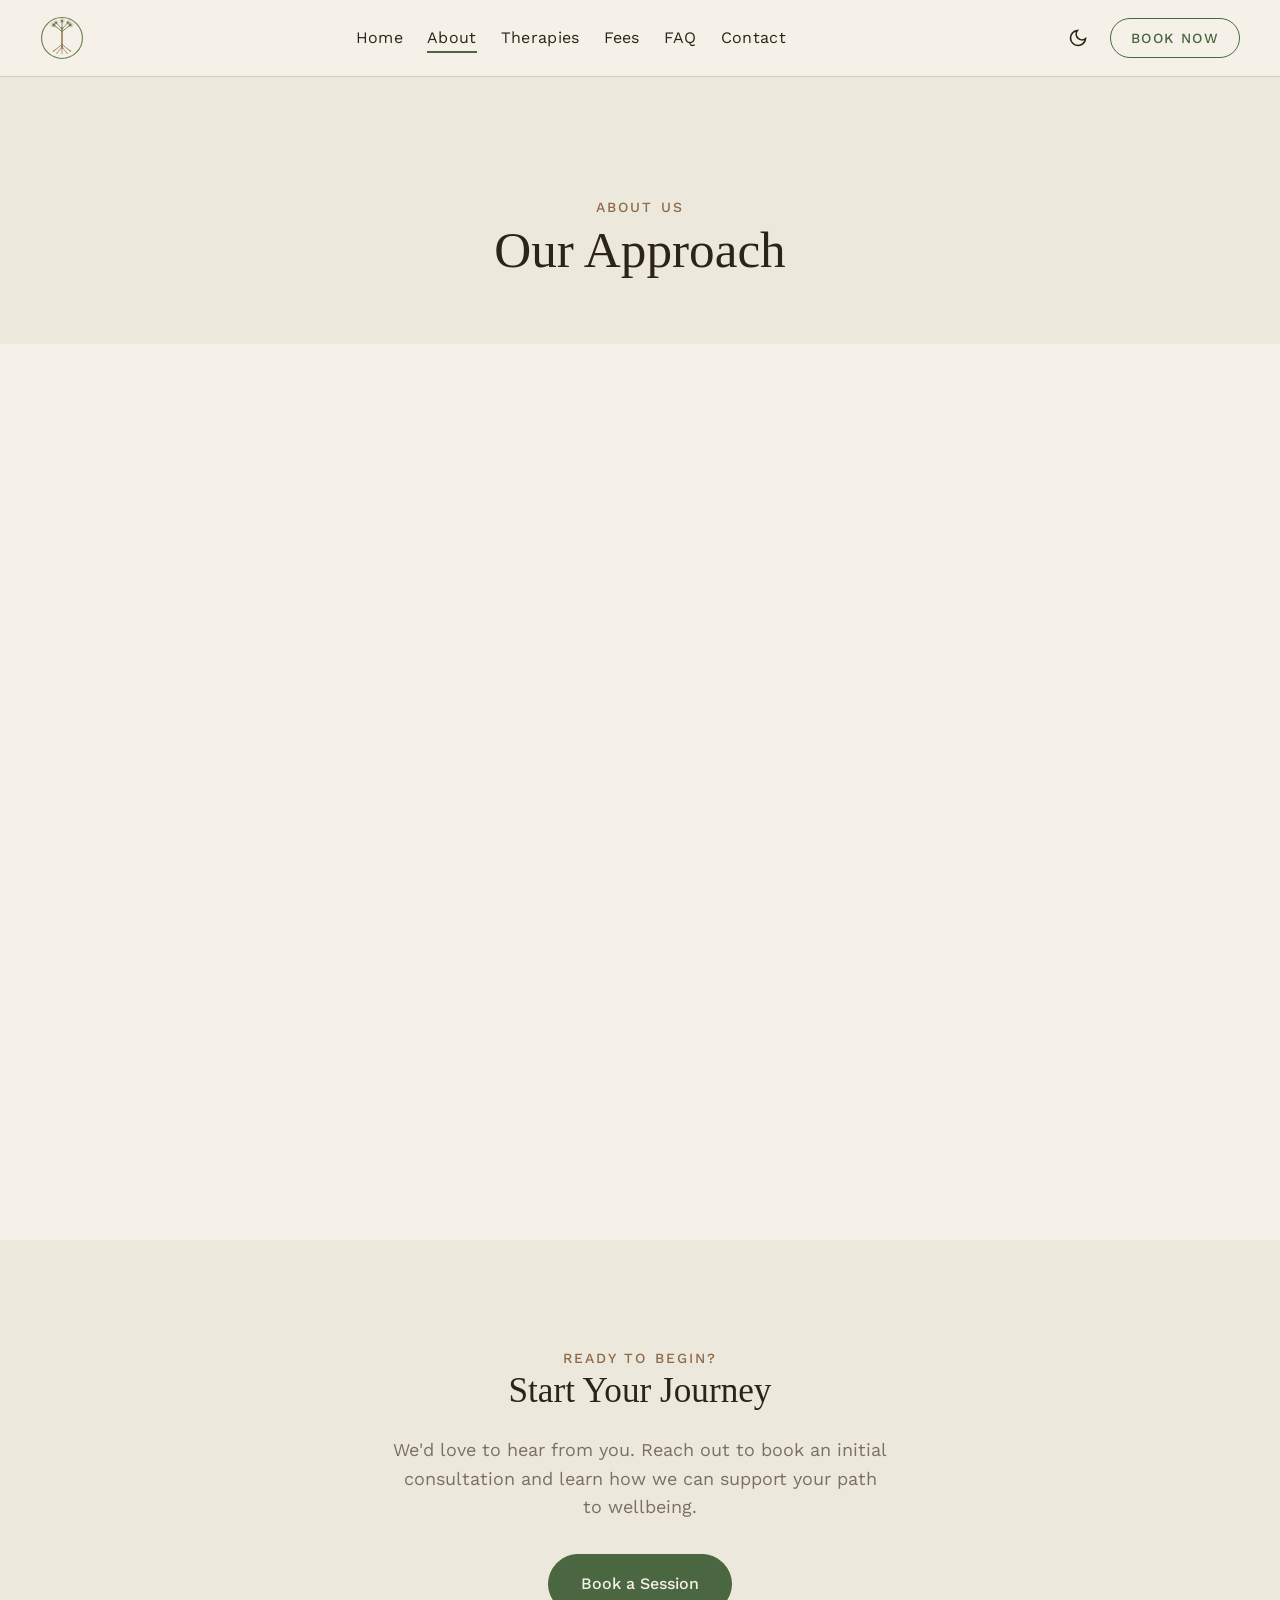
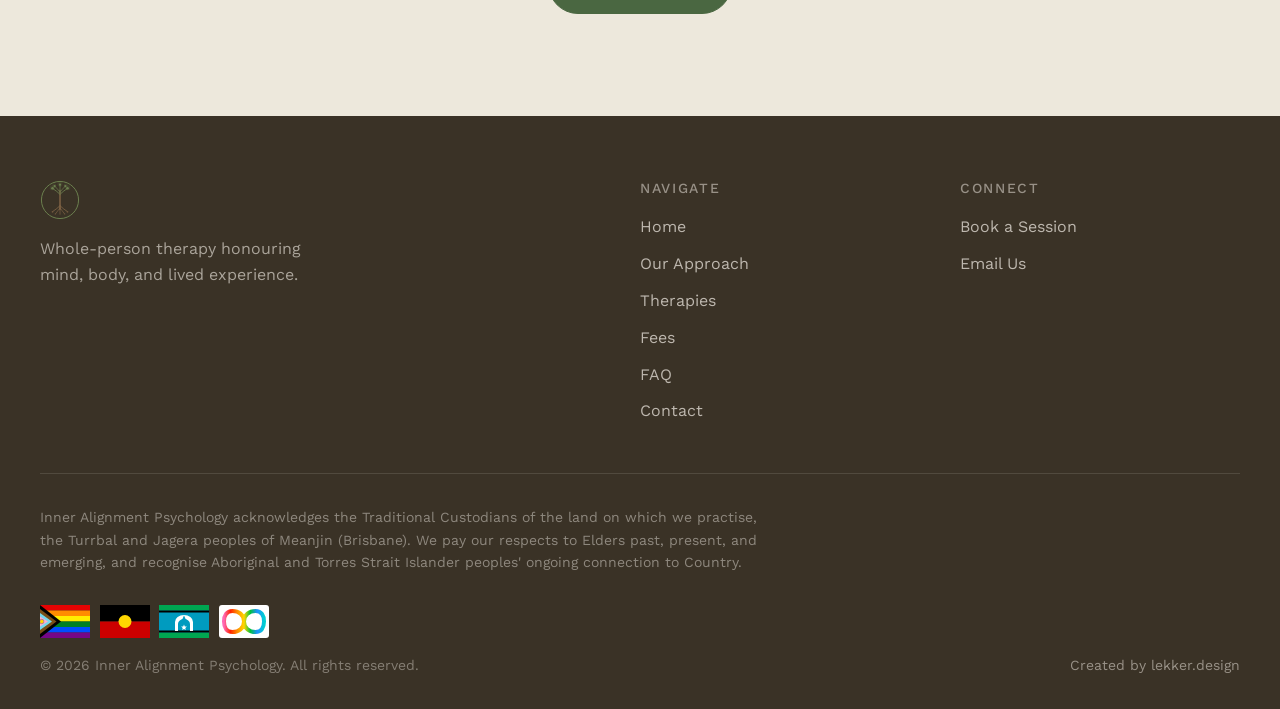
==== commit fe7ce793: "Fix nav, button, flags, and add Services I Do Not Provide FAQ item - Add FAQ link to desktop nav on " ====
--- a/about.html
+++ b/about.html
@@ -143,54 +143,71 @@
     </div>
     <div class="footer-bottom">
       <p class="footer-acknowledgement">Inner Alignment Psychology acknowledges the Traditional Custodians of the land on which we practise, the Turrbal and Jagera peoples of Meanjin (Brisbane). We pay our respects to Elders past, present, and emerging, and recognise Aboriginal and Torres Strait Islander peoples' ongoing connection to Country.</p>
-      <div style="display:flex;gap:0.75rem;margin-top:1rem;flex-wrap:wrap;align-items:center;" aria-label="Inclusion and diversity symbols">
-        <!-- Neurodiversity infinity -->
-        <svg xmlns="http://www.w3.org/2000/svg" width="60" height="40" viewBox="0 0 60 40" role="img" aria-label="Neurodiversity rainbow infinity symbol">
+      <div style="display:flex;gap:0.6rem;margin-top:1rem;flex-wrap:wrap;align-items:center;" aria-label="Inclusion and diversity symbols">
+
+        <!-- Intersex-Inclusive Progress Pride Flag -->
+        <svg xmlns="http://www.w3.org/2000/svg" width="50" height="33" viewBox="0 0 50 33" role="img" aria-label="Intersex-Inclusive Progress Pride Flag">
+          <!-- Rainbow stripes -->
+          <rect y="0"    width="50" height="5.5" fill="#E40303"/>
+          <rect y="5.5"  width="50" height="5.5" fill="#FF8C00"/>
+          <rect y="11"   width="50" height="5.5" fill="#FFED00"/>
+          <rect y="16.5" width="50" height="5.5" fill="#008026"/>
+          <rect y="22"   width="50" height="5.5" fill="#004DFF"/>
+          <rect y="27.5" width="50" height="5.5" fill="#750787"/>
+          <!-- Chevron layers (drawn back to front: largest first) -->
+          <polygon points="0,0 21,16.5 0,33"             fill="#000000"/>
+          <polygon points="0,4 16.5,16.5 0,29"           fill="#784F17"/>
+          <polygon points="0,8 12,16.5 0,25"             fill="#74D7EE"/>
+          <polygon points="0,11.5 8,16.5 0,21.5"         fill="#FFAFC8"/>
+          <polygon points="0,14.5 5,16.5 0,18.5"         fill="#FFFFFF"/>
+          <!-- Yellow triangle (intersex) — innermost tip -->
+          <polygon points="0,14 3.5,16.5 0,19"           fill="#FFD700"/>
+          <!-- Intersex circle: yellow fill + purple ring -->
+          <circle cx="1.8" cy="16.5" r="2.2" fill="#FFD700" stroke="#9B59B6" stroke-width="0.7"/>
+        </svg>
+
+        <!-- Aboriginal Flag -->
+        <svg xmlns="http://www.w3.org/2000/svg" width="50" height="33" viewBox="0 0 50 33" role="img" aria-label="Aboriginal Flag">
+          <rect width="50" height="16.5" fill="#000000"/>
+          <rect y="16.5" width="50" height="16.5" fill="#CC0000"/>
+          <circle cx="25" cy="16.5" r="6.5" fill="#FFD700"/>
+        </svg>
+
+        <!-- Torres Strait Islander Flag -->
+        <svg xmlns="http://www.w3.org/2000/svg" width="50" height="33" viewBox="0 0 50 33" role="img" aria-label="Torres Strait Islander Flag">
+          <!-- Blue background -->
+          <rect width="50" height="33" fill="#009BBF"/>
+          <!-- Green bands -->
+          <rect y="0"  width="50" height="5.5" fill="#00A651"/>
+          <rect y="27.5" width="50" height="5.5" fill="#00A651"/>
+          <!-- Black bands -->
+          <rect y="5.5" width="50" height="2"   fill="#000000"/>
+          <rect y="25.5" width="50" height="2"  fill="#000000"/>
+          <!-- Dhari (headdress) — white arch shape -->
+          <path d="M16,26 L16,17 A9,7 0 0 1 34,17 L34,26 L31,26 L31,19 A6,5 0 0 0 19,19 L19,26 Z" fill="white"/>
+          <!-- Notch cut at top of arch -->
+          <polygon points="25,10.5 22.5,16 27.5,16" fill="#009BBF"/>
+          <!-- 5-pointed star inside arch opening -->
+          <polygon points="25,19.5 25.8,21.4 27.9,21.6 26.3,22.9 26.8,24.9 25,23.9 23.2,24.9 23.7,22.9 22.1,21.6 24.2,21.4" fill="white"/>
+        </svg>
+
+        <!-- Neurodiversity rainbow infinity -->
+        <svg xmlns="http://www.w3.org/2000/svg" width="50" height="33" viewBox="0 0 50 33" role="img" aria-label="Neurodiversity rainbow infinity symbol">
+          <rect width="50" height="33" rx="3" fill="white"/>
           <defs>
-            <linearGradient id="ndGrad" x1="0%" y1="0%" x2="100%" y2="0%">
-              <stop offset="0%"   stop-color="#E40303"/>
-              <stop offset="17%"  stop-color="#FF8C00"/>
-              <stop offset="33%"  stop-color="#FFED00"/>
-              <stop offset="50%"  stop-color="#008026"/>
-              <stop offset="67%"  stop-color="#004DFF"/>
-              <stop offset="83%"  stop-color="#750787"/>
-              <stop offset="100%" stop-color="#E40303"/>
+            <linearGradient id="ndInfGrad" x1="0%" y1="0%" x2="100%" y2="0%">
+              <stop offset="0%"   stop-color="#FF69B4"/>
+              <stop offset="16%"  stop-color="#FF2400"/>
+              <stop offset="33%"  stop-color="#FF8C00"/>
+              <stop offset="50%"  stop-color="#FFD700"/>
+              <stop offset="66%"  stop-color="#00C040"/>
+              <stop offset="83%"  stop-color="#1E90FF"/>
+              <stop offset="100%" stop-color="#00CED1"/>
             </linearGradient>
           </defs>
-          <path d="M15,20 C15,14 19,11 23,11 C27,11 30,14 30,20 C30,26 33,29 37,29 C41,29 45,26 45,20 C45,14 41,11 37,11 C33,11 30,14 30,20 C30,26 27,29 23,29 C19,29 15,26 15,20 Z" fill="none" stroke="url(#ndGrad)" stroke-width="4.5" stroke-linecap="round"/>
-        </svg>
-        <!-- Progress Pride flag -->
-        <svg xmlns="http://www.w3.org/2000/svg" width="60" height="40" viewBox="0 0 60 40" role="img" aria-label="Progress Pride flag">
-          <rect width="60" height="40" fill="#E40303"/>
-          <rect y="7" width="60" height="6" fill="#E40303"/>
-          <rect width="60" height="40" fill="#E40303"/>
-          <rect y="0"  width="60" height="7" fill="#E40303"/>
-          <rect y="7"  width="60" height="7" fill="#FF8C00"/>
-          <rect y="14" width="60" height="6" fill="#FFED00"/>
-          <rect y="20" width="60" height="6" fill="#008026"/>
-          <rect y="26" width="60" height="7" fill="#004DFF"/>
-          <rect y="33" width="60" height="7" fill="#750787"/>
-          <!-- Chevron: black, brown, light blue, pink, white -->
-          <polygon points="0,0 18,20 0,40" fill="#000000"/>
-          <polygon points="0,0 14,20 0,40 4,40 18,20 4,0" fill="#784F17"/>
-          <polygon points="4,0 18,20 4,40 8,40 22,20 8,0" fill="#74D7EE"/>
-          <polygon points="8,0 22,20 8,40 12,40 26,20 12,0" fill="#FFAFC8"/>
-          <polygon points="12,0 26,20 12,40 16,40 30,20 16,0" fill="#FFFFFF"/>
-        </svg>
-        <!-- Aboriginal Flag -->
-        <svg xmlns="http://www.w3.org/2000/svg" width="60" height="40" viewBox="0 0 60 40" role="img" aria-label="Aboriginal Flag">
-          <rect width="60" height="20" fill="#000000"/>
-          <rect y="20" width="60" height="20" fill="#CC0000"/>
-          <circle cx="30" cy="20" r="8" fill="#FFD700"/>
-        </svg>
-        <!-- Torres Strait Islander Flag -->
-        <svg xmlns="http://www.w3.org/2000/svg" width="60" height="40" viewBox="0 0 60 40" role="img" aria-label="Torres Strait Islander Flag">
-          <rect width="60" height="40" fill="#009BBF"/>
-          <rect y="11" width="60" height="3" fill="#00A651"/>
-          <rect y="14" width="60" height="12" fill="#000000"/>
-          <rect y="27" width="60" height="3" fill="#00A651"/>
-          <polygon points="30,14.5 31.35,18.1 35.2,18.3 32.2,20.7 33.2,24.4 30,22.3 26.8,24.4 27.8,20.7 24.8,18.3 28.65,18.1" fill="white"/>
-        </svg>
+          <path d="M25,16.5 C25,9.5 19.5,6 13.5,6 C7.5,6 5,10.5 5,16.5 C5,22.5 7.5,27 13.5,27 C19.5,27 25,23.5 25,16.5 C25,9.5 30.5,6 36.5,6 C42.5,6 45,10.5 45,16.5 C45,22.5 42.5,27 36.5,27 C30.5,27 25,23.5 25,16.5 Z" fill="none" stroke="url(#ndInfGrad)" stroke-width="4" stroke-linecap="round" stroke-linejoin="round"/>
+        </svg>
+
       </div>
       <div class="footer-credits">
         <span>&copy; 2026 Inner Alignment Psychology. All rights reserved.</span>
--- a/style.css
+++ b/style.css
@@ -897,6 +897,18 @@
   text-decoration: underline;
 }
 
+.contact-details .btn--primary,
+.contact-booking .btn--primary {
+  color: var(--color-text-inverse);
+  text-decoration: none;
+}
+
+.contact-details .btn--primary:hover,
+.contact-booking .btn--primary:hover {
+  color: var(--color-text-inverse);
+  text-decoration: none;
+}
+
 .contact-booking {
   margin-top: var(--space-10);
   padding: var(--space-8);
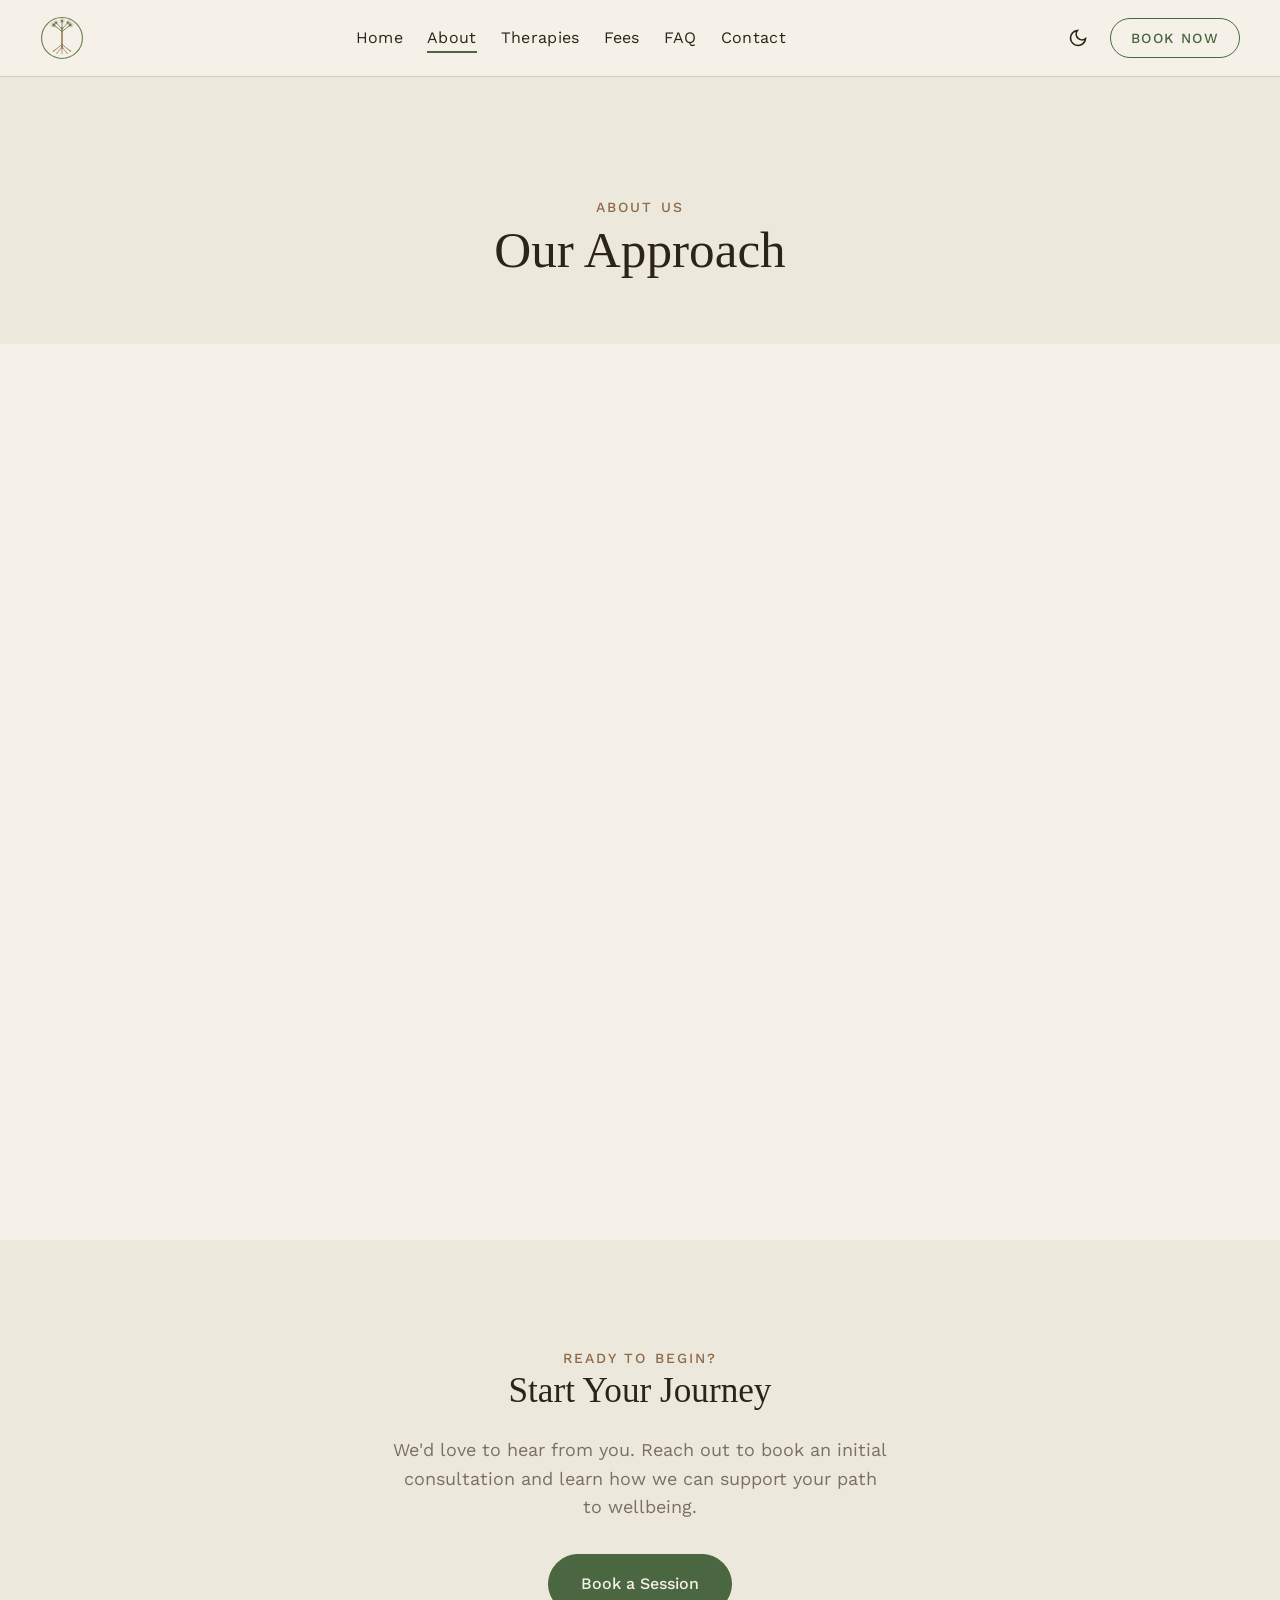
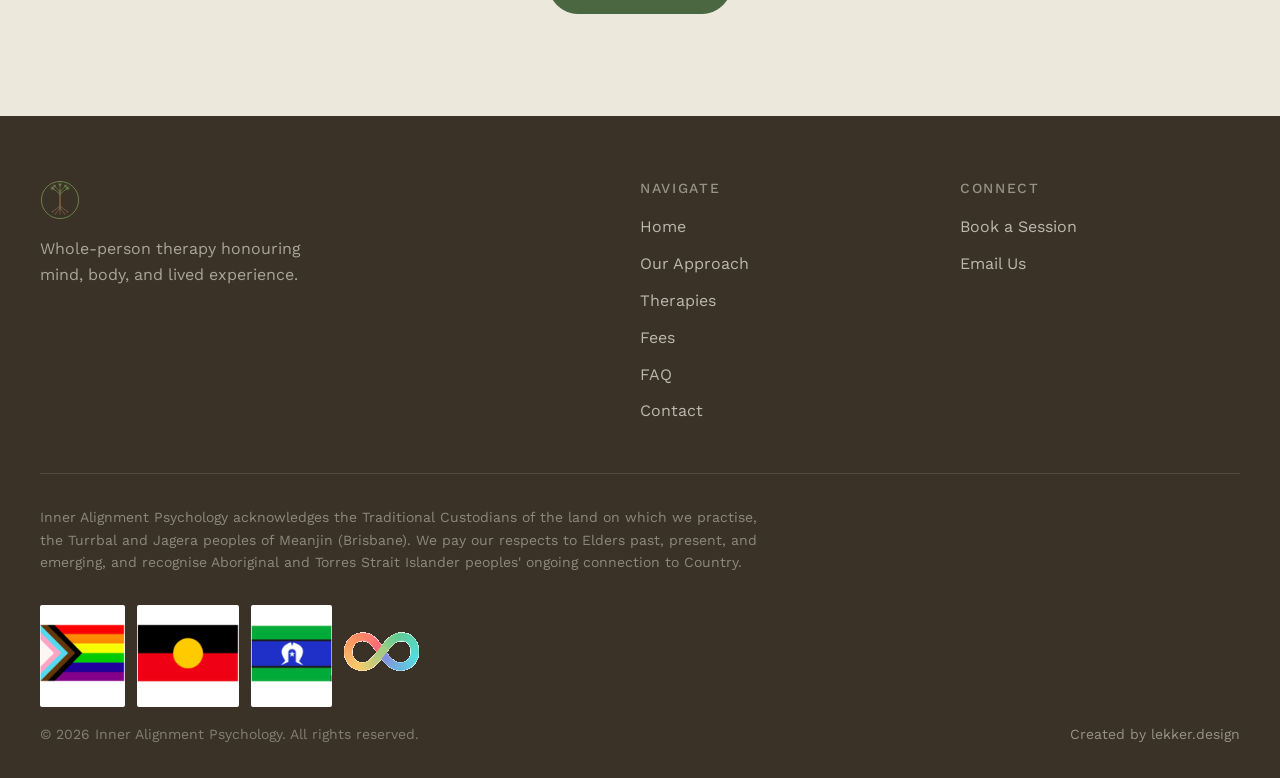
==== commit 07c83a8b: "Replace hand-drawn flag SVGs with cropped images from Ann-Marie's reference - Crop all 4 inclusion s" ====
--- a/about.html
+++ b/about.html
@@ -143,71 +143,11 @@
     </div>
     <div class="footer-bottom">
       <p class="footer-acknowledgement">Inner Alignment Psychology acknowledges the Traditional Custodians of the land on which we practise, the Turrbal and Jagera peoples of Meanjin (Brisbane). We pay our respects to Elders past, present, and emerging, and recognise Aboriginal and Torres Strait Islander peoples' ongoing connection to Country.</p>
-      <div style="display:flex;gap:0.6rem;margin-top:1rem;flex-wrap:wrap;align-items:center;" aria-label="Inclusion and diversity symbols">
-
-        <!-- Intersex-Inclusive Progress Pride Flag -->
-        <svg xmlns="http://www.w3.org/2000/svg" width="50" height="33" viewBox="0 0 50 33" role="img" aria-label="Intersex-Inclusive Progress Pride Flag">
-          <!-- Rainbow stripes -->
-          <rect y="0"    width="50" height="5.5" fill="#E40303"/>
-          <rect y="5.5"  width="50" height="5.5" fill="#FF8C00"/>
-          <rect y="11"   width="50" height="5.5" fill="#FFED00"/>
-          <rect y="16.5" width="50" height="5.5" fill="#008026"/>
-          <rect y="22"   width="50" height="5.5" fill="#004DFF"/>
-          <rect y="27.5" width="50" height="5.5" fill="#750787"/>
-          <!-- Chevron layers (drawn back to front: largest first) -->
-          <polygon points="0,0 21,16.5 0,33"             fill="#000000"/>
-          <polygon points="0,4 16.5,16.5 0,29"           fill="#784F17"/>
-          <polygon points="0,8 12,16.5 0,25"             fill="#74D7EE"/>
-          <polygon points="0,11.5 8,16.5 0,21.5"         fill="#FFAFC8"/>
-          <polygon points="0,14.5 5,16.5 0,18.5"         fill="#FFFFFF"/>
-          <!-- Yellow triangle (intersex) — innermost tip -->
-          <polygon points="0,14 3.5,16.5 0,19"           fill="#FFD700"/>
-          <!-- Intersex circle: yellow fill + purple ring -->
-          <circle cx="1.8" cy="16.5" r="2.2" fill="#FFD700" stroke="#9B59B6" stroke-width="0.7"/>
-        </svg>
-
-        <!-- Aboriginal Flag -->
-        <svg xmlns="http://www.w3.org/2000/svg" width="50" height="33" viewBox="0 0 50 33" role="img" aria-label="Aboriginal Flag">
-          <rect width="50" height="16.5" fill="#000000"/>
-          <rect y="16.5" width="50" height="16.5" fill="#CC0000"/>
-          <circle cx="25" cy="16.5" r="6.5" fill="#FFD700"/>
-        </svg>
-
-        <!-- Torres Strait Islander Flag -->
-        <svg xmlns="http://www.w3.org/2000/svg" width="50" height="33" viewBox="0 0 50 33" role="img" aria-label="Torres Strait Islander Flag">
-          <!-- Blue background -->
-          <rect width="50" height="33" fill="#009BBF"/>
-          <!-- Green bands -->
-          <rect y="0"  width="50" height="5.5" fill="#00A651"/>
-          <rect y="27.5" width="50" height="5.5" fill="#00A651"/>
-          <!-- Black bands -->
-          <rect y="5.5" width="50" height="2"   fill="#000000"/>
-          <rect y="25.5" width="50" height="2"  fill="#000000"/>
-          <!-- Dhari (headdress) — white arch shape -->
-          <path d="M16,26 L16,17 A9,7 0 0 1 34,17 L34,26 L31,26 L31,19 A6,5 0 0 0 19,19 L19,26 Z" fill="white"/>
-          <!-- Notch cut at top of arch -->
-          <polygon points="25,10.5 22.5,16 27.5,16" fill="#009BBF"/>
-          <!-- 5-pointed star inside arch opening -->
-          <polygon points="25,19.5 25.8,21.4 27.9,21.6 26.3,22.9 26.8,24.9 25,23.9 23.2,24.9 23.7,22.9 22.1,21.6 24.2,21.4" fill="white"/>
-        </svg>
-
-        <!-- Neurodiversity rainbow infinity -->
-        <svg xmlns="http://www.w3.org/2000/svg" width="50" height="33" viewBox="0 0 50 33" role="img" aria-label="Neurodiversity rainbow infinity symbol">
-          <rect width="50" height="33" rx="3" fill="white"/>
-          <defs>
-            <linearGradient id="ndInfGrad" x1="0%" y1="0%" x2="100%" y2="0%">
-              <stop offset="0%"   stop-color="#FF69B4"/>
-              <stop offset="16%"  stop-color="#FF2400"/>
-              <stop offset="33%"  stop-color="#FF8C00"/>
-              <stop offset="50%"  stop-color="#FFD700"/>
-              <stop offset="66%"  stop-color="#00C040"/>
-              <stop offset="83%"  stop-color="#1E90FF"/>
-              <stop offset="100%" stop-color="#00CED1"/>
-            </linearGradient>
-          </defs>
-          <path d="M25,16.5 C25,9.5 19.5,6 13.5,6 C7.5,6 5,10.5 5,16.5 C5,22.5 7.5,27 13.5,27 C19.5,27 25,23.5 25,16.5 C25,9.5 30.5,6 36.5,6 C42.5,6 45,10.5 45,16.5 C45,22.5 42.5,27 36.5,27 C30.5,27 25,23.5 25,16.5 Z" fill="none" stroke="url(#ndInfGrad)" stroke-width="4" stroke-linecap="round" stroke-linejoin="round"/>
-        </svg>
-
+      <div style="display:flex;gap:0.75rem;margin-top:1rem;flex-wrap:wrap;align-items:center;" aria-label="Inclusion and diversity symbols">
+        <img src="./assets/pride-flag.png"       alt="Intersex-Inclusive Progress Pride Flag" height="33" style="border-radius:2px;">
+        <img src="./assets/aboriginal-flag.png"  alt="Aboriginal Flag"                         height="33" style="border-radius:2px;">
+        <img src="./assets/tsi-flag.png"         alt="Torres Strait Islander Flag"              height="33" style="border-radius:2px;">
+        <img src="./assets/nd-infinity.png"      alt="Neurodiversity rainbow infinity symbol"   height="33">
       </div>
       <div class="footer-credits">
         <span>&copy; 2026 Inner Alignment Psychology. All rights reserved.</span>
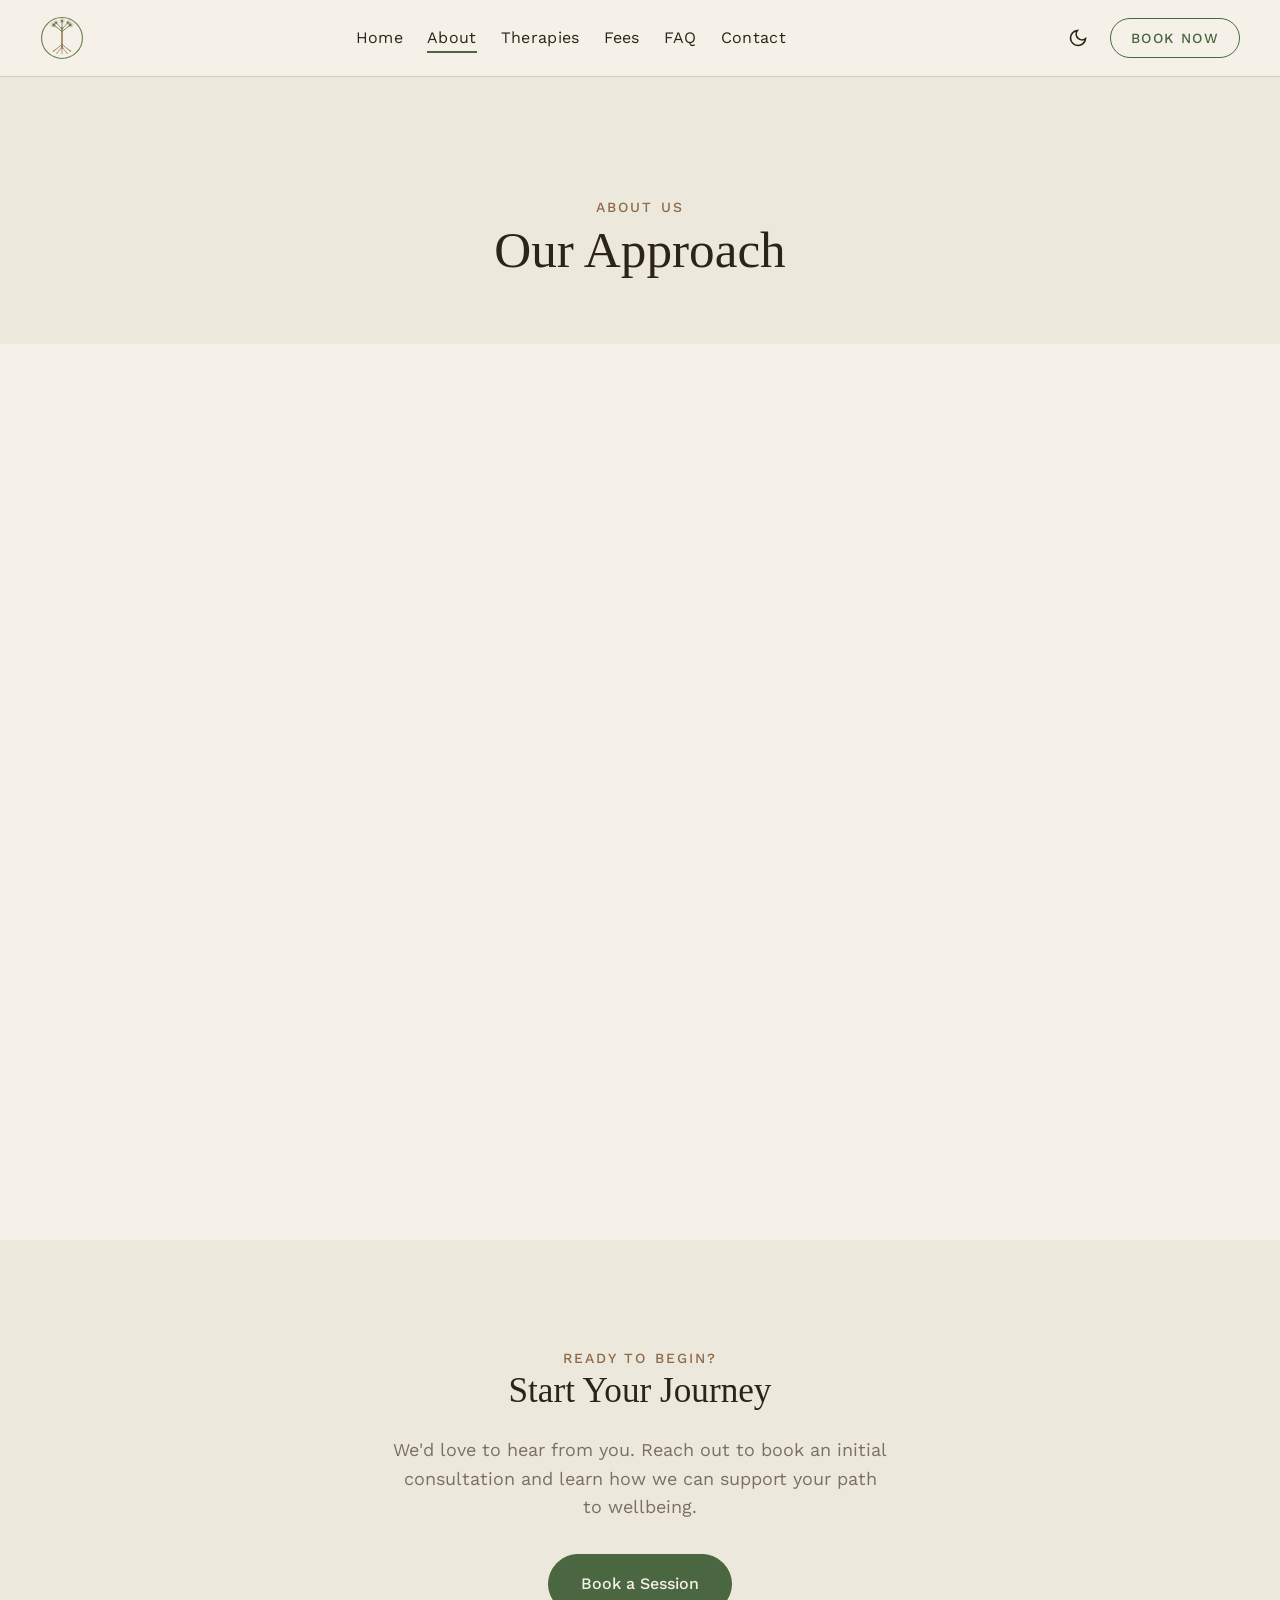
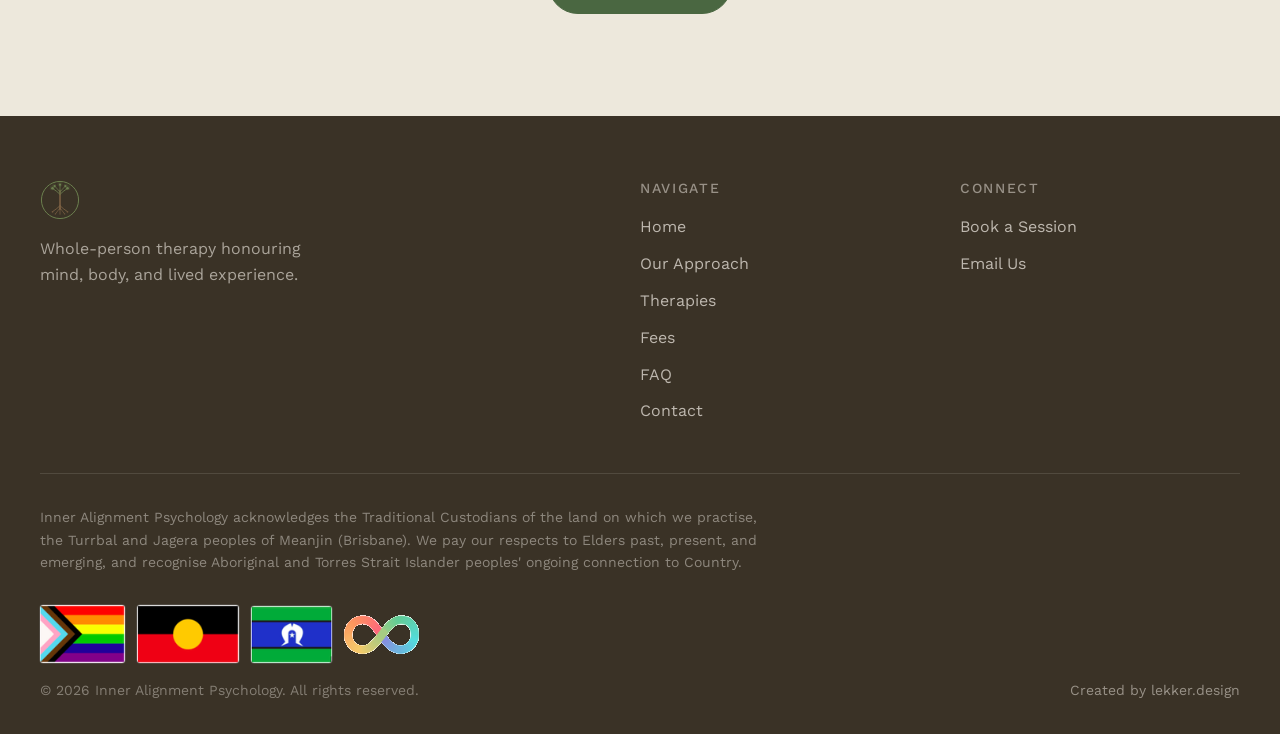
==== commit 750f4c3e: "Fix flag white-box issue: tight-crop padding, add subtle outline - Re-crop all 4 images to remove wh" ====
--- a/about.html
+++ b/about.html
@@ -144,10 +144,10 @@
     <div class="footer-bottom">
       <p class="footer-acknowledgement">Inner Alignment Psychology acknowledges the Traditional Custodians of the land on which we practise, the Turrbal and Jagera peoples of Meanjin (Brisbane). We pay our respects to Elders past, present, and emerging, and recognise Aboriginal and Torres Strait Islander peoples' ongoing connection to Country.</p>
       <div style="display:flex;gap:0.75rem;margin-top:1rem;flex-wrap:wrap;align-items:center;" aria-label="Inclusion and diversity symbols">
-        <img src="./assets/pride-flag.png"       alt="Intersex-Inclusive Progress Pride Flag" height="33" style="border-radius:2px;">
-        <img src="./assets/aboriginal-flag.png"  alt="Aboriginal Flag"                         height="33" style="border-radius:2px;">
-        <img src="./assets/tsi-flag.png"         alt="Torres Strait Islander Flag"              height="33" style="border-radius:2px;">
-        <img src="./assets/nd-infinity.png"      alt="Neurodiversity rainbow infinity symbol"   height="33">
+        <img src="./assets/pride-flag.png"      alt="Intersex-Inclusive Progress Pride Flag"  height="30" style="border-radius:3px;outline:1px solid rgba(128,128,128,0.3);">
+        <img src="./assets/aboriginal-flag.png" alt="Aboriginal Flag"                          height="30" style="border-radius:3px;outline:1px solid rgba(128,128,128,0.3);">
+        <img src="./assets/tsi-flag.png"        alt="Torres Strait Islander Flag"               height="30" style="border-radius:3px;outline:1px solid rgba(128,128,128,0.3);">
+        <img src="./assets/nd-infinity.png"     alt="Neurodiversity rainbow infinity symbol"    height="30">
       </div>
       <div class="footer-credits">
         <span>&copy; 2026 Inner Alignment Psychology. All rights reserved.</span>
